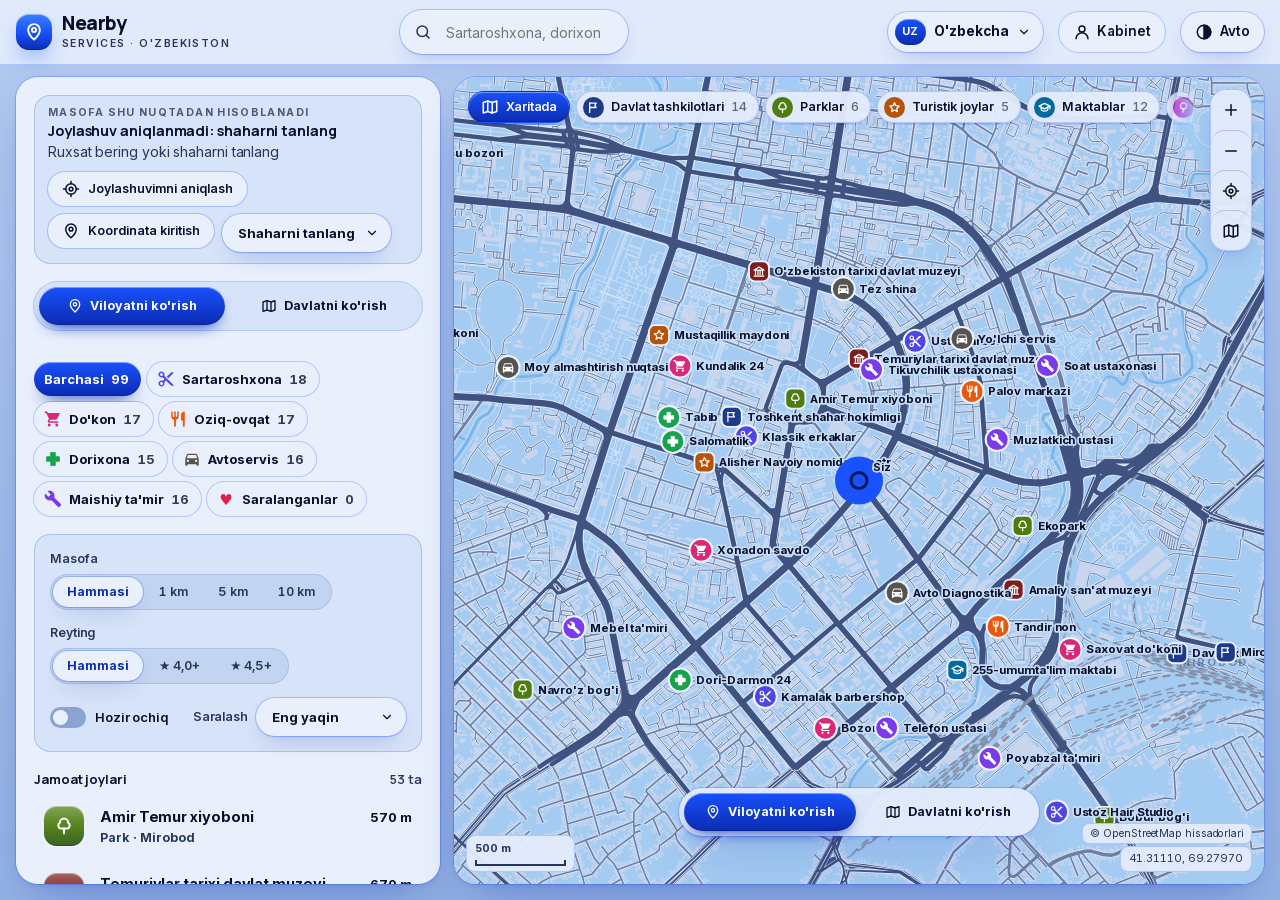
==== index.html @ 58f7de53 "Tez tanlov: rangli nuqta o'rniga toifa belgilari Co-Authored-By: Claude Sonnet 5.5 <noreply@anthropi" ====
<!doctype html>
<html lang="uz">
<head>
<meta charset="utf-8">
<meta name="viewport" content="width=device-width, initial-scale=1, viewport-fit=cover">
<title>Nearby Services</title>
<meta name="description" content="Yaqin atrofdagi xizmatlar va jamoat joylari xaritasi: Toshkent va butun O'zbekiston bo'yicha 1211 ta xizmat. Toifa, masofa va reyting bo'yicha qidiring.">
<meta name="theme-color" content="#1951fc">
<meta name="color-scheme" content="light dark">
<meta property="og:type" content="website">
<meta property="og:title" content="Nearby Services">
<meta property="og:description" content="Yaqin atrofdagi xizmatlar va jamoat joylari bitta xaritada.">
<meta name="twitter:card" content="summary">
<link rel="icon" href="favicon.svg" type="image/svg+xml">
<link rel="manifest" href="manifest.webmanifest">
<style>:root{color-scheme:light;box-sizing:border-box;padding-top:env(safe-area-inset-top,0px);padding-bottom:env(safe-area-inset-bottom,0px)}html{scroll-padding-top:env(safe-area-inset-top,0px)}body{margin:0;padding:0;font:14px -apple-system,BlinkMacSystemFont,sans-serif;background:#fff;color:#000}img{max-width:100%}[hidden]:not([hidden=until-found i]){display:none!important}</style>
<link rel="preload" href="fonts/inter-latin-3.woff2" as="font" type="font/woff2" crossorigin>
<link rel="stylesheet" href="fonts/fonts.css">
<link rel="stylesheet" href="css/style.css?v=1.0.55">
</head>
<body>
<noscript><p style="padding:24px;font:16px system-ui">Bu sayt ishlashi uchun JavaScript yoqilgan bo'lishi kerak.</p></noscript>

<svg width="0" height="0" style="position:absolute" aria-hidden="true">
  <!-- Xizmat belgilari: to'ldirilgan siluetlar (Material Icons uslubida) — kichik o'lchamda ham real narsaga o'xshab tanilsin -->
  <symbol id="ic-barber" viewBox="0 0 24 24"><path fill="currentColor" stroke="none" d="M9.64 7.64c.23-.5.36-1.05.36-1.64 0-2.21-1.79-4-4-4S2 3.79 2 6s1.79 4 4 4c.59 0 1.14-.13 1.64-.36L10 12l-2.36 2.36C7.14 14.13 6.59 14 6 14c-2.21 0-4 1.79-4 4s1.79 4 4 4 4-1.79 4-4c0-.59-.13-1.14-.36-1.64L12 14l7 7h3v-1L9.64 7.64zM6 8c-1.1 0-2-.89-2-2s.9-2 2-2 2 .89 2 2-.9 2-2 2zm0 12c-1.1 0-2-.89-2-2s.9-2 2-2 2 .89 2 2-.9 2-2 2zm6-7.5c-.28 0-.5-.22-.5-.5s.22-.5.5-.5.5.22.5.5-.22.5-.5.5zM19 3l-6 6 2 2 7-7V3z"/></symbol>
  <symbol id="ic-shop" viewBox="0 0 24 24"><path fill="currentColor" stroke="none" d="M7 18c-1.1 0-1.99.9-1.99 2S5.9 22 7 22s2-.9 2-2-.9-2-2-2zM1 2v2h2l3.6 7.59-1.35 2.45c-.16.28-.25.61-.25.96 0 1.1.9 2 2 2h12v-2H7.42c-.14 0-.25-.11-.25-.25l.03-.12.9-1.63h7.45c.75 0 1.41-.41 1.75-1.03l3.58-6.49A1 1 0 0 0 20 4H5.21l-.94-2H1zm16 16c-1.1 0-1.99.9-1.99 2s.89 2 1.99 2 2-.9 2-2-.9-2-2-2z"/></symbol>
  <symbol id="ic-food" viewBox="0 0 24 24"><path fill="currentColor" stroke="none" d="M11 9H9V2H7v7H5V2H3v7c0 2.12 1.66 3.84 3.75 3.97V22h2.5v-9.03C11.34 12.84 13 11.12 13 9V2h-2v7zm5-3v8h2.5v8H21V2c-2.76 0-5 2.24-5 4z"/></symbol>
  <symbol id="ic-pharm" viewBox="0 0 24 24"><path d="M9 3.5h6v5.5h5.5v6H15v5.5H9V15H3.5V9H9z" fill="currentColor" stroke-width="1.2" stroke-linejoin="round"/></symbol>
  <symbol id="ic-auto" viewBox="0 0 24 24"><path fill="currentColor" stroke="none" d="M18.92 6.01C18.72 5.42 18.16 5 17.5 5h-11c-.66 0-1.21.42-1.42 1.01L3 12v8c0 .55.45 1 1 1h1c.55 0 1-.45 1-1v-1h12v1c0 .55.45 1 1 1h1c.55 0 1-.45 1-1v-8l-2.08-5.99zM6.5 16c-.83 0-1.5-.67-1.5-1.5S5.67 13 6.5 13s1.5.67 1.5 1.5S7.33 16 6.5 16zm11 0c-.83 0-1.5-.67-1.5-1.5s.67-1.5 1.5-1.5 1.5.67 1.5 1.5-.67 1.5-1.5 1.5zM5 11l1.5-4.5h11L19 11H5z"/></symbol>
  <symbol id="ic-repair" viewBox="0 0 24 24"><path fill="currentColor" stroke="none" d="M22.7 19l-9.1-9.1c.9-2.3.4-5-1.5-6.9-2-2-5-2.4-7.4-1.3L9 6 6 9 1.6 4.7C.4 7.1.9 10.1 2.9 12.1c1.9 1.9 4.6 2.4 6.9 1.5l9.1 9.1c.4.4 1 .4 1.4 0l2.3-2.3c.5-.4.5-1.1.1-1.4z"/></symbol>
  <symbol id="ic-gov" viewBox="0 0 24 24"><path d="M5 21V3.5"/><path d="M5 4h12l-2.5 4L17 12H5"/></symbol>
  <symbol id="ic-museum" viewBox="0 0 24 24"><path d="M3 9.5 12 4l9 5.5z"/><path d="M5.5 10v8M10 10v8M14 10v8M18.5 10v8M3 20.5h18"/></symbol>
  <symbol id="ic-park" viewBox="0 0 24 24"><path d="M12 21v-6"/><path d="M12 3a5 5 0 0 0-5 5 4 4 0 0 0 .5 7h9a4 4 0 0 0 .5-7 5 5 0 0 0-5-5z"/></symbol>
  <symbol id="ic-tour" viewBox="0 0 24 24"><path d="m12 3.2 2.6 5.5 6 .8-4.4 4.1 1.1 5.9L12 16.6l-5.3 2.9 1.1-5.9-4.4-4.1 6-.8z"/></symbol>
  <symbol id="ic-school" viewBox="0 0 24 24"><path d="M2 9.5 12 4.5l10 5-10 5z"/><path d="M6 11.5v5c3.5 2.4 8.5 2.4 12 0v-5M22 9.5v5"/></symbol>
  <symbol id="ic-kinder" viewBox="0 0 24 24"><circle cx="12" cy="9" r="5.5"/><path d="M12 14.5 11 16.5h2l-1-2M12 16.5c0 2-1.8 2.7-1 4.5"/></symbol>
  <symbol id="ic-airport" viewBox="0 0 24 24"><path d="M21 15.5v-2l-8-5V4a1.5 1.5 0 0 0-3 0v4.5l-8 5v2l8-2.5v4.5l-2 1.5v1.5l3.5-1 3.5 1V19l-2-1.5V13z" transform="translate(.5 0)"/></symbol>
  <symbol id="ic-search" viewBox="0 0 24 24"><circle cx="11" cy="11" r="7"/><path d="m20 20-3.5-3.5"/></symbol>
  <symbol id="ic-pin" viewBox="0 0 24 24"><path d="M12 21s-7-6.1-7-11.5a7 7 0 0 1 14 0C19 14.9 12 21 12 21z"/><circle cx="12" cy="9.5" r="2.5"/></symbol>
  <symbol id="ic-locate" viewBox="0 0 24 24"><circle cx="12" cy="12" r="7"/><circle cx="12" cy="12" r="2.5"/><path d="M12 2v3M12 19v3M2 12h3M19 12h3"/></symbol>
  <symbol id="ic-plus" viewBox="0 0 24 24"><path d="M12 5v14M5 12h14"/></symbol>
  <symbol id="ic-minus" viewBox="0 0 24 24"><path d="M5 12h14"/></symbol>
  <symbol id="ic-back" viewBox="0 0 24 24"><path d="M15 18l-6-6 6-6"/></symbol>
  <symbol id="ic-phone" viewBox="0 0 24 24"><path d="M5 4h4l2 5-2.5 1.5a11 11 0 0 0 5 5L15 13l5 2v4a2 2 0 0 1-2 2A16 16 0 0 1 3 6a2 2 0 0 1 2-2"/></symbol>
  <symbol id="ic-copy" viewBox="0 0 24 24"><rect x="9" y="9" width="12" height="12" rx="2"/><path d="M5 15H4a1 1 0 0 1-1-1V4a1 1 0 0 1 1-1h10a1 1 0 0 1 1 1v1"/></symbol>
  <symbol id="ic-clock" viewBox="0 0 24 24"><circle cx="12" cy="12" r="9"/><path d="M12 7v5l3 2"/></symbol>
  <symbol id="ic-route" viewBox="0 0 24 24"><circle cx="6" cy="18" r="2.5"/><circle cx="18" cy="6" r="2.5"/><path d="M8.5 18H15a3 3 0 0 0 0-6H9a3 3 0 0 1 0-6h6.5"/></symbol>
  <symbol id="ic-star" viewBox="0 0 24 24"><path d="m12 3.2 2.6 5.5 6 .8-4.4 4.1 1.1 5.9L12 16.6l-5.3 2.9 1.1-5.9-4.4-4.1 6-.8z"/></symbol>
  <symbol id="ic-close" viewBox="0 0 24 24"><path d="M6 6l12 12M18 6 6 18"/></symbol>
  <symbol id="ic-map" viewBox="0 0 24 24"><path d="M9 4 3 6v14l6-2 6 2 6-2V4l-6 2z"/><path d="M9 4v14M15 6v14"/></symbol>
  <symbol id="ic-sun" viewBox="0 0 24 24"><circle cx="12" cy="12" r="4"/><path d="M12 2v2M12 20v2M4.9 4.9l1.4 1.4M17.7 17.7l1.4 1.4M2 12h2M20 12h2M4.9 19.1l1.4-1.4M17.7 6.3l1.4-1.4"/></symbol>
  <symbol id="ic-moon" viewBox="0 0 24 24"><path d="M20.5 14.5A8.5 8.5 0 1 1 9.5 3.5a7 7 0 0 0 11 11z"/></symbol>
  <symbol id="ic-theme-auto" viewBox="0 0 24 24"><circle cx="12" cy="12" r="9"/><path d="M12 3a9 9 0 0 1 0 18z" fill="currentColor"/></symbol>
  <symbol id="ic-building" viewBox="0 0 24 24"><rect x="5" y="3" width="14" height="18" rx="1"/><path d="M9 7h2M13 7h2M9 11h2M13 11h2M10 21v-4h4v4"/></symbol>
</svg>

<header class="top">
  <div class="brand">
    <span class="mk"><svg class="i"><use href="#ic-pin"/></svg></span>
    <span><b>Nearby</b><small>Services · O&#39;zbekiston</small></span>
  </div>
  <div class="search">
    <svg class="i"><use href="#ic-search"/></svg>
    <input id="q" type="search" autocomplete="off" placeholder="Sartaroshxona, dorixona, muzey yoki tuman nomi…" aria-label="Xizmat qidirish">
  </div>
  <span class="spacer"></span>
  <div class="lang" id="langBox">
    <button type="button" class="langbtn" id="langBtn" aria-haspopup="listbox" aria-expanded="false" aria-label="Til / Language"><span class="lc" id="langCode">UZ</span><span class="lname" id="langName">O'zbekcha</span><svg class="i" viewBox="0 0 24 24"><path d="M6 9l6 6 6-6"/></svg></button>
    <ul class="langmenu" id="langMenu" role="listbox" aria-label="Til / Language" hidden></ul>
    <select id="langSel" class="langsel" tabindex="-1" aria-hidden="true" aria-label="Til / Language"><option value="uz">O'zbekcha</option><option value="en">English</option><option value="ru">Русский</option><option value="fr">Français</option><option value="de">Deutsch</option></select>
  </div>
  <button class="btn" id="themeBtn" type="button" aria-label="Ko'rinish rejimi"></button>
</header>

<main class="app">
  <aside class="panel" id="panel">
    <section class="view" id="viewList">
      <div id="originBar"></div>
      <div class="scope sw" id="panelScope" data-pos="0" role="group" aria-label="Ko'rinish hududi">
      <i class="sthumb" aria-hidden="true"></i>
      <button type="button" data-act="scope-local" aria-pressed="true"><svg class="i"><use href="#ic-pin"/></svg><span class="sl"><b>Viloyatni ko'rish</b></span></button>
      <button type="button" data-act="scope-country" aria-pressed="false"><svg class="i"><use href="#ic-map"/></svg><span class="sl"><b>Davlatni ko'rish</b></span></button></div>
      <div id="regionBar"></div>
      <div class="cats" id="cats" aria-label="Xizmat turlari"></div>
      <div class="filters">
        <div class="fstack"><span class="flabel">Masofa</span>
          <div class="seg" id="segRadius">
            <button data-v="0" aria-pressed="true">Hammasi</button><button data-v="1" aria-pressed="false">1 km</button><button data-v="5" aria-pressed="false">5 km</button><button data-v="10" aria-pressed="false">10 km</button>
          </div></div>
        <div class="fstack"><span class="flabel">Reyting</span>
          <div class="seg" id="segRating">
            <button data-v="0" aria-pressed="true">Hammasi</button><button data-v="4" aria-pressed="false">★ 4,0+</button><button data-v="4.5" aria-pressed="false">★ 4,5+</button>
          </div></div>
        <div class="frow">
          <label class="switch"><input type="checkbox" id="openNow"> Hozir ochiq</label>
          <label class="selwrap" for="sort">Saralash
            <select id="sort" class="csel"><option value="dist">Eng yaqin</option><option value="rating">Reytingi yuqori</option><option value="reviews">Ko'p sharhlangan</option></select>
          </label>
        </div>
      </div>
      <div id="placeHits"></div>
      <div class="rhead" aria-live="polite"><b id="rcount">—</b><span id="rsub"></span></div>
      <ul class="results" id="results"></ul>
      <p class="note">Bu interaktiv prototip: xizmatlar, telefon raqamlar va sharhlar namunaviy. Xarita ma'lumoti OpenStreetMap'dan: shahar ko'chalari haqiqiy, ko'p joylarda binolar ko'chalar bo'ylab o'zimiz joylashtirilgan. Xaritaning istalgan joyini bosing — o'sha nuqta haqida ma'lumot chiqadi.</p>
    </section>
    <section class="view" id="viewDetail" hidden></section>
  </aside>

  <section class="mapwrap" id="mapwrap">
    <svg id="mapBase" aria-hidden="true">
      <defs id="mapDefs"></defs>
      <g id="gBase"></g>
      <g id="gRoadLabels" class="roadlbls"></g>
    </svg>
    <canvas id="mapReal" aria-hidden="true"></canvas>
    <svg id="map" role="img" aria-label="O'zbekiston xaritasi: Toshkent markazi OpenStreetMap ma'lumotlari bilan, xizmatlar va jamoat joylari">
      <g id="gDistricts"></g>
      <g id="gRadius"></g>
      <g id="gRoute"></g>
      <g id="gPlaces"></g>
      <g id="gServices"></g>
      <g id="gCountry"></g>
      <g id="gUser"></g>
      <g id="gMark"></g>
    </svg>
    <div class="layers" id="layers" aria-label="Xarita qatlamlari"></div>
    <div class="zoom">
      <button data-act="zoom-in" aria-label="Yaqinlashtirish"><svg class="i"><use href="#ic-plus"/></svg></button>
      <button data-act="zoom-out" aria-label="Uzoqlashtirish"><svg class="i"><use href="#ic-minus"/></svg></button>
      <button data-act="locate" aria-label="Mening joylashuvim"><svg class="i"><use href="#ic-locate"/></svg></button>
      <button data-act="country" aria-label="Butun O'zbekiston" title="Butun O'zbekiston"><svg class="i"><use href="#ic-map"/></svg></button>
    </div>
    <div class="regpick" id="regPick" hidden></div>
    <div class="scope sw mapscope" id="mapScope" data-pos="0" role="group" aria-label="Ko'rinish hududi">
      <i class="sthumb" aria-hidden="true"></i>
      <button type="button" data-act="scope-local" aria-pressed="true"><svg class="i"><use href="#ic-pin"/></svg><span class="sl"><b>Viloyatni ko'rish</b></span></button>
      <button type="button" data-act="scope-country" aria-pressed="false"><svg class="i"><use href="#ic-map"/></svg><span class="sl"><b>Davlatni ko'rish</b></span></button></div>
    <div class="scalebar" id="scalebar"><span id="scaleTxt">1 km</span><i id="scaleBar" style="width:80px"></i></div>
    <div class="osmattr" id="osmattr" hidden>© OpenStreetMap hissadorlari</div>
    <div class="coordtip" id="coordtip">41.31110, 69.27970</div>
  </section>
</main>

<div class="toast" id="toast" role="status" aria-live="polite" hidden></div>

<script src="js/guard.js?v=1.0.55"></script>
<script src="js/data/osm.js?v=1.0.1"></script>
<script src="js/data/i18n.js?v=1.0.1"></script>
<script src="js/data/bounds.js?v=1.0.1"></script>
<script src="js/app.js?v=1.0.55"></script>
<script src="js/lightbox.js?v=1.0.55"></script>
<script src="js/photos-loader.js?v=1.0.6"></script>
<script src="js/pwa.js?v=1.0.55"></script>
</body></html>
---- fonts/fonts.css ----
/* Shriftlar (Inter, Manrope), SIL Open Font License. O'z serveringizdan beriladi. */
/* cyrillic-ext */
@font-face {
  font-family: 'Inter';
  font-style: normal;
  font-weight: 400;
  font-display: swap;
  src: url(inter-cyrillic-ext-0.woff2) format('woff2');
  unicode-range: U+0460-052F, U+1C80-1C8A, U+20B4, U+2DE0-2DFF, U+A640-A69F, U+FE2E-FE2F;
}
/* cyrillic */
@font-face {
  font-family: 'Inter';
  font-style: normal;
  font-weight: 400;
  font-display: swap;
  src: url(inter-cyrillic-1.woff2) format('woff2');
  unicode-range: U+0301, U+0400-045F, U+0490-0491, U+04B0-04B1, U+2116;
}
/* latin-ext */
@font-face {
  font-family: 'Inter';
  font-style: normal;
  font-weight: 400;
  font-display: swap;
  src: url(inter-latin-ext-2.woff2) format('woff2');
  unicode-range: U+0100-02BA, U+02BD-02C5, U+02C7-02CC, U+02CE-02D7, U+02DD-02FF, U+0304, U+0308, U+0329, U+1D00-1DBF, U+1E00-1E9F, U+1EF2-1EFF, U+2020, U+20A0-20AB, U+20AD-20C4, U+2113, U+2C60-2C7F, U+A720-A7FF;
}
/* latin */
@font-face {
  font-family: 'Inter';
  font-style: normal;
  font-weight: 400;
  font-display: swap;
  src: url(inter-latin-3.woff2) format('woff2');
  unicode-range: U+0000-00FF, U+0131, U+0152-0153, U+02BB-02BC, U+02C6, U+02DA, U+02DC, U+0304, U+0308, U+0329, U+2000-206F, U+20AC, U+2122, U+2191, U+2193, U+2212, U+2215, U+FEFF, U+FFFD;
}
/* cyrillic-ext */
@font-face {
  font-family: 'Inter';
  font-style: normal;
  font-weight: 500;
  font-display: swap;
  src: url(inter-cyrillic-ext-0.woff2) format('woff2');
  unicode-range: U+0460-052F, U+1C80-1C8A, U+20B4, U+2DE0-2DFF, U+A640-A69F, U+FE2E-FE2F;
}
/* cyrillic */
@font-face {
  font-family: 'Inter';
  font-style: normal;
  font-weight: 500;
  font-display: swap;
  src: url(inter-cyrillic-1.woff2) format('woff2');
  unicode-range: U+0301, U+0400-045F, U+0490-0491, U+04B0-04B1, U+2116;
}
/* latin-ext */
@font-face {
  font-family: 'Inter';
  font-style: normal;
  font-weight: 500;
  font-display: swap;
  src: url(inter-latin-ext-2.woff2) format('woff2');
  unicode-range: U+0100-02BA, U+02BD-02C5, U+02C7-02CC, U+02CE-02D7, U+02DD-02FF, U+0304, U+0308, U+0329, U+1D00-1DBF, U+1E00-1E9F, U+1EF2-1EFF, U+2020, U+20A0-20AB, U+20AD-20C4, U+2113, U+2C60-2C7F, U+A720-A7FF;
}
/* latin */
@font-face {
  font-family: 'Inter';
  font-style: normal;
  font-weight: 500;
  font-display: swap;
  src: url(inter-latin-3.woff2) format('woff2');
  unicode-range: U+0000-00FF, U+0131, U+0152-0153, U+02BB-02BC, U+02C6, U+02DA, U+02DC, U+0304, U+0308, U+0329, U+2000-206F, U+20AC, U+2122, U+2191, U+2193, U+2212, U+2215, U+FEFF, U+FFFD;
}
/* cyrillic-ext */
@font-face {
  font-family: 'Inter';
  font-style: normal;
  font-weight: 600;
  font-display: swap;
  src: url(inter-cyrillic-ext-0.woff2) format('woff2');
  unicode-range: U+0460-052F, U+1C80-1C8A, U+20B4, U+2DE0-2DFF, U+A640-A69F, U+FE2E-FE2F;
}
/* cyrillic */
@font-face {
  font-family: 'Inter';
  font-style: normal;
  font-weight: 600;
  font-display: swap;
  src: url(inter-cyrillic-1.woff2) format('woff2');
  unicode-range: U+0301, U+0400-045F, U+0490-0491, U+04B0-04B1, U+2116;
}
/* latin-ext */
@font-face {
  font-family: 'Inter';
  font-style: normal;
  font-weight: 600;
  font-display: swap;
  src: url(inter-latin-ext-2.woff2) format('woff2');
  unicode-range: U+0100-02BA, U+02BD-02C5, U+02C7-02CC, U+02CE-02D7, U+02DD-02FF, U+0304, U+0308, U+0329, U+1D00-1DBF, U+1E00-1E9F, U+1EF2-1EFF, U+2020, U+20A0-20AB, U+20AD-20C4, U+2113, U+2C60-2C7F, U+A720-A7FF;
}
/* latin */
@font-face {
  font-family: 'Inter';
  font-style: normal;
  font-weight: 600;
  font-display: swap;
  src: url(inter-latin-3.woff2) format('woff2');
  unicode-range: U+0000-00FF, U+0131, U+0152-0153, U+02BB-02BC, U+02C6, U+02DA, U+02DC, U+0304, U+0308, U+0329, U+2000-206F, U+20AC, U+2122, U+2191, U+2193, U+2212, U+2215, U+FEFF, U+FFFD;
}
/* cyrillic-ext */
@font-face {
  font-family: 'Inter';
  font-style: normal;
  font-weight: 700;
  font-display: swap;
  src: url(inter-cyrillic-ext-0.woff2) format('woff2');
  unicode-range: U+0460-052F, U+1C80-1C8A, U+20B4, U+2DE0-2DFF, U+A640-A69F, U+FE2E-FE2F;
}
/* cyrillic */
@font-face {
  font-family: 'Inter';
  font-style: normal;
  font-weight: 700;
  font-display: swap;
  src: url(inter-cyrillic-1.woff2) format('woff2');
  unicode-range: U+0301, U+0400-045F, U+0490-0491, U+04B0-04B1, U+2116;
}
/* latin-ext */
@font-face {
  font-family: 'Inter';
  font-style: normal;
  font-weight: 700;
  font-display: swap;
  src: url(inter-latin-ext-2.woff2) format('woff2');
  unicode-range: U+0100-02BA, U+02BD-02C5, U+02C7-02CC, U+02CE-02D7, U+02DD-02FF, U+0304, U+0308, U+0329, U+1D00-1DBF, U+1E00-1E9F, U+1EF2-1EFF, U+2020, U+20A0-20AB, U+20AD-20C4, U+2113, U+2C60-2C7F, U+A720-A7FF;
}
/* latin */
@font-face {
  font-family: 'Inter';
  font-style: normal;
  font-weight: 700;
  font-display: swap;
  src: url(inter-latin-3.woff2) format('woff2');
  unicode-range: U+0000-00FF, U+0131, U+0152-0153, U+02BB-02BC, U+02C6, U+02DA, U+02DC, U+0304, U+0308, U+0329, U+2000-206F, U+20AC, U+2122, U+2191, U+2193, U+2212, U+2215, U+FEFF, U+FFFD;
}
/* cyrillic-ext */
@font-face {
  font-family: 'Manrope';
  font-style: normal;
  font-weight: 600;
  font-display: swap;
  src: url(manrope-cyrillic-ext-4.woff2) format('woff2');
  unicode-range: U+0460-052F, U+1C80-1C8A, U+20B4, U+2DE0-2DFF, U+A640-A69F, U+FE2E-FE2F;
}
/* cyrillic */
@font-face {
  font-family: 'Manrope';
  font-style: normal;
  font-weight: 600;
  font-display: swap;
  src: url(manrope-cyrillic-5.woff2) format('woff2');
  unicode-range: U+0301, U+0400-045F, U+0490-0491, U+04B0-04B1, U+2116;
}
/* latin-ext */
@font-face {
  font-family: 'Manrope';
  font-style: normal;
  font-weight: 600;
  font-display: swap;
  src: url(manrope-latin-ext-6.woff2) format('woff2');
  unicode-range: U+0100-02BA, U+02BD-02C5, U+02C7-02CC, U+02CE-02D7, U+02DD-02FF, U+0304, U+0308, U+0329, U+1D00-1DBF, U+1E00-1E9F, U+1EF2-1EFF, U+2020, U+20A0-20AB, U+20AD-20C4, U+2113, U+2C60-2C7F, U+A720-A7FF;
}
/* latin */
@font-face {
  font-family: 'Manrope';
  font-style: normal;
  font-weight: 600;
  font-display: swap;
  src: url(manrope-latin-7.woff2) format('woff2');
  unicode-range: U+0000-00FF, U+0131, U+0152-0153, U+02BB-02BC, U+02C6, U+02DA, U+02DC, U+0304, U+0308, U+0329, U+2000-206F, U+20AC, U+2122, U+2191, U+2193, U+2212, U+2215, U+FEFF, U+FFFD;
}
/* cyrillic-ext */
@font-face {
  font-family: 'Manrope';
  font-style: normal;
  font-weight: 700;
  font-display: swap;
  src: url(manrope-cyrillic-ext-4.woff2) format('woff2');
  unicode-range: U+0460-052F, U+1C80-1C8A, U+20B4, U+2DE0-2DFF, U+A640-A69F, U+FE2E-FE2F;
}
/* cyrillic */
@font-face {
  font-family: 'Manrope';
  font-style: normal;
  font-weight: 700;
  font-display: swap;
  src: url(manrope-cyrillic-5.woff2) format('woff2');
  unicode-range: U+0301, U+0400-045F, U+0490-0491, U+04B0-04B1, U+2116;
}
/* latin-ext */
@font-face {
  font-family: 'Manrope';
  font-style: normal;
  font-weight: 700;
  font-display: swap;
  src: url(manrope-latin-ext-6.woff2) format('woff2');
  unicode-range: U+0100-02BA, U+02BD-02C5, U+02C7-02CC, U+02CE-02D7, U+02DD-02FF, U+0304, U+0308, U+0329, U+1D00-1DBF, U+1E00-1E9F, U+1EF2-1EFF, U+2020, U+20A0-20AB, U+20AD-20C4, U+2113, U+2C60-2C7F, U+A720-A7FF;
}
/* latin */
@font-face {
  font-family: 'Manrope';
  font-style: normal;
  font-weight: 700;
  font-display: swap;
  src: url(manrope-latin-7.woff2) format('woff2');
  unicode-range: U+0000-00FF, U+0131, U+0152-0153, U+02BB-02BC, U+02C6, U+02DA, U+02DC, U+0304, U+0308, U+0329, U+2000-206F, U+20AC, U+2122, U+2191, U+2193, U+2212, U+2215, U+FEFF, U+FFFD;
}
/* cyrillic-ext */
@font-face {
  font-family: 'Manrope';
  font-style: normal;
  font-weight: 800;
  font-display: swap;
  src: url(manrope-cyrillic-ext-4.woff2) format('woff2');
  unicode-range: U+0460-052F, U+1C80-1C8A, U+20B4, U+2DE0-2DFF, U+A640-A69F, U+FE2E-FE2F;
}
/* cyrillic */
@font-face {
  font-family: 'Manrope';
  font-style: normal;
  font-weight: 800;
  font-display: swap;
  src: url(manrope-cyrillic-5.woff2) format('woff2');
  unicode-range: U+0301, U+0400-045F, U+0490-0491, U+04B0-04B1, U+2116;
}
/* latin-ext */
@font-face {
  font-family: 'Manrope';
  font-style: normal;
  font-weight: 800;
  font-display: swap;
  src: url(manrope-latin-ext-6.woff2) format('woff2');
  unicode-range: U+0100-02BA, U+02BD-02C5, U+02C7-02CC, U+02CE-02D7, U+02DD-02FF, U+0304, U+0308, U+0329, U+1D00-1DBF, U+1E00-1E9F, U+1EF2-1EFF, U+2020, U+20A0-20AB, U+20AD-20C4, U+2113, U+2C60-2C7F, U+A720-A7FF;
}
/* latin */
@font-face {
  font-family: 'Manrope';
  font-style: normal;
  font-weight: 800;
  font-display: swap;
  src: url(manrope-latin-7.woff2) format('woff2');
  unicode-range: U+0000-00FF, U+0131, U+0152-0153, U+02BB-02BC, U+02C6, U+02DA, U+02DC, U+0304, U+0308, U+0329, U+2000-206F, U+20AC, U+2122, U+2191, U+2193, U+2212, U+2215, U+FEFF, U+FFFD;
}
---- css/style.css ----
/* Layout: ilova qobig'i — yuqorida qidiruv paneli, chapda filtr/natija/tafsilot paneli, o'ngda sxematik Toshkent xaritasi (telefonda xarita tepada, panel pastda) */
:root{
  --bg:#f4f4f4; --surface:#ffffff; --surface-2:#f6f7f9; --text:#0a1020; --muted:#4a5568; --faint:#7a8599;
  --border:#e5e5e5; --border-strong:#c9ccd3;
  --navy:#14213d; --accent:#1d6ef2; --accent-strong:#1556c4; --on-accent:#ffffff;
  --primary:#14213d; --primary-ink:#ffffff; --accent-soft:rgba(29,110,242,.12);
  --success:#166534; --success-soft:#dcf5e5; --danger:#be123c; --danger-soft:#ffe8ee; --warning:#92400e;
  --map-land:#eceef2; --map-minor:#ffffff; --map-water:#b4cde6; --map-road:#ffffff; --map-road-major:#cddffb;
  --map-road-edge:#d3d8e1; --map-park:#cfe4cb; --map-label:#6f7b90; --map-air:#dfe3ea; --pin-ring:#ffffff;
  --map-out:#d9dee7; --map-border:#7d889e; --region-op:.2;
  --map-bldg:#d7dbe3; --map-bldg-edge:#c2c8d3; --map-pitch:#bfe0c4;
  --scrim:rgba(10,16,32,.48);
  --shadow-sm:0 1px 2px rgba(15,27,45,.06);
  --shadow:0 1px 2px rgba(15,27,45,.05),0 6px 20px -6px rgba(15,27,45,.12);
  --shadow-lg:0 2px 4px rgba(15,27,45,.04),0 22px 48px -12px rgba(15,27,45,.28);
  --font:"Inter",system-ui,-apple-system,"Segoe UI",Roboto,sans-serif;
  --font-display:"Manrope","Inter",system-ui,sans-serif;
}
@media (prefers-color-scheme: dark){:root:not([data-theme="light"]){
  --bg:#03070f; --surface:#0b1426; --surface-2:#0f1b33; --text:#ffffff; --muted:#a9b2c3; --faint:#7d89a3;
  --border:#1d2d52; --border-strong:#2c4070;
  --primary:#2f6fe8; --primary-ink:#ffffff; --accent:#3a78ef; --accent-strong:#8ab4ff; --on-accent:#ffffff; --accent-soft:rgba(79,140,255,.18);
  --success:#4ade80; --success-soft:rgba(74,222,128,.14); --danger:#fb7185; --danger-soft:rgba(251,113,133,.14); --warning:#fbbf24;
  --map-land:#0c1730; --map-minor:#13224a; --map-water:#1c4270; --map-road:#2a3d68; --map-road-major:#22427a;
  --map-road-edge:#081022; --map-park:#123321; --map-label:#7584a2; --map-air:#16244a; --pin-ring:#e8ecf4;
  --map-out:#050b18; --map-border:#4f6390; --region-op:.26;
  --map-bldg:#26396e; --map-bldg-edge:#3a4f88; --map-pitch:#17402a;
  --scrim:rgba(0,0,0,.6);
  --shadow:0 1px 2px rgba(0,0,0,.3),0 8px 24px -8px rgba(0,0,0,.5);
  --shadow-lg:0 18px 40px -12px rgba(0,0,0,.7);
  color-scheme:dark;
}}
:root[data-theme="dark"]{
  --bg:#03070f; --surface:#0b1426; --surface-2:#0f1b33; --text:#ffffff; --muted:#a9b2c3; --faint:#7d89a3;
  --border:#1d2d52; --border-strong:#2c4070;
  --primary:#2f6fe8; --primary-ink:#ffffff; --accent:#3a78ef; --accent-strong:#8ab4ff; --on-accent:#ffffff; --accent-soft:rgba(79,140,255,.18);
  --success:#4ade80; --success-soft:rgba(74,222,128,.14); --danger:#fb7185; --danger-soft:rgba(251,113,133,.14); --warning:#fbbf24;
  --map-land:#0c1730; --map-minor:#13224a; --map-water:#1c4270; --map-road:#2a3d68; --map-road-major:#22427a;
  --map-road-edge:#081022; --map-park:#123321; --map-label:#7584a2; --map-air:#16244a; --pin-ring:#e8ecf4;
  --map-out:#050b18; --map-border:#4f6390; --region-op:.26;
  --map-bldg:#26396e; --map-bldg-edge:#3a4f88; --map-pitch:#17402a;
  --scrim:rgba(0,0,0,.6);
  --shadow:0 1px 2px rgba(0,0,0,.3),0 8px 24px -8px rgba(0,0,0,.5);
  --shadow-lg:0 18px 40px -12px rgba(0,0,0,.7);
  color-scheme:dark;
}

*{box-sizing:border-box}
[hidden]{display:none !important}
html,body{height:100%}
body{background:var(--bg);color:var(--text);font:14px/1.45 var(--font);display:flex;flex-direction:column;-webkit-font-smoothing:antialiased}
button,input,select,textarea{font:inherit;color:inherit}
:focus-visible{outline:2px solid var(--accent);outline-offset:2px}
h1,h2,h3{font-family:var(--font-display);text-wrap:balance;margin:0;letter-spacing:-.01em}
.muted{color:var(--muted);font-weight:400}
svg.i{width:18px;height:18px;flex:none;fill:none;stroke:currentColor;stroke-width:2;stroke-linecap:round;stroke-linejoin:round}

/* header */
.top{display:flex;align-items:center;gap:16px;padding-block:12px;padding-left:max(16px,env(safe-area-inset-left,0px));padding-right:max(16px,env(safe-area-inset-right,0px));background:var(--surface);border-bottom:1px solid var(--border);position:relative;z-index:3}
.brand{display:flex;align-items:center;gap:10px;white-space:nowrap;width:368px;flex:none}
.brand .mk{width:36px;height:36px;border-radius:11px;background:var(--accent);color:var(--on-accent);display:grid;place-items:center}
.brand .mk svg.i{width:20px;height:20px;stroke-width:2.4}
.brand b{font:800 19px/1 var(--font-display);letter-spacing:-.02em}
.brand small{display:block;font:600 10.5px/1 var(--font);letter-spacing:.14em;text-transform:uppercase;color:var(--muted);margin-top:4px}
.search{flex:1;max-width:620px;position:relative;min-width:0}
.search input{width:100%;height:44px;border-radius:12px;border:1px solid var(--border-strong);background:var(--surface-2);padding:0 14px 0 42px;outline:none}
.search input:focus{border-color:var(--accent);box-shadow:0 0 0 3px var(--accent-soft)}
.search svg.i{position:absolute;left:14px;top:50%;transform:translateY(-50%);color:var(--muted)}
.spacer{flex:1}
#themeBtn{gap:7px}
.langsel{height:40px;border-radius:11px;border:1px solid var(--border-strong);background:var(--surface);padding:0 8px;font-weight:600;font-size:13.5px;color:var(--text);cursor:pointer}
@media (max-width:520px){#themeBtn .tlabel{display:none}}

.btn{display:inline-flex;align-items:center;justify-content:center;gap:8px;height:40px;padding:0 14px;border-radius:11px;border:1px solid var(--border-strong);background:var(--surface);font-weight:600;font-size:13.5px;cursor:pointer;white-space:nowrap;text-decoration:none;transition:background .15s,border-color .15s}
.btn:hover{background:var(--surface-2)}
.btn-accent{background:var(--accent);border-color:var(--accent);color:var(--on-accent);font-weight:700}
.btn-accent:hover{background:var(--accent-strong);border-color:var(--accent-strong)}
.btn-primary{background:var(--primary);border-color:var(--primary);color:var(--primary-ink)}
.btn-primary:hover{background:var(--primary);opacity:.9}
.btn.sm{height:32px;padding:0 10px;font-size:12.5px;border-radius:9px}

/* app grid */
.app{flex:1;min-height:0;display:grid;grid-template-columns:400px minmax(0,1fr)}
.panel{overflow-y:auto;background:var(--surface);border-right:1px solid var(--border);padding-block:16px 24px;padding-left:max(16px,env(safe-area-inset-left,0px));padding-right:16px;min-width:0}
.view{display:flex;flex-direction:column;gap:16px}

/* category chips */
.eyebrow{font:700 10.5px/1.2 var(--font);letter-spacing:.13em;text-transform:uppercase;color:var(--faint);display:flex;gap:8px;align-items:center}
.cats{display:flex;flex-wrap:wrap;gap:6px}
.chip{height:34px;padding:0 12px 0 10px;border-radius:999px;border:1px solid var(--border-strong);background:var(--surface);font-weight:600;font-size:13px;display:inline-flex;align-items:center;gap:7px;cursor:pointer}
.chip:hover{border-color:var(--faint)}
.chip .dot{width:9px;height:9px;border-radius:50%}
.chip .n{font-variant-numeric:tabular-nums;opacity:.65;font-weight:500}
.chip[aria-pressed="true"]{background:var(--primary);color:var(--primary-ink);border-color:var(--primary)}

/* filters */
.filters{display:grid;gap:12px;padding:14px;border:1px solid var(--border);border-radius:14px;background:var(--surface-2)}
.frow{display:flex;align-items:center;justify-content:space-between;gap:10px;flex-wrap:wrap}
.fstack{display:flex;flex-direction:column;align-items:flex-start;gap:6px}
.flabel{font-size:12.5px;color:var(--muted);font-weight:600;min-width:62px}
.seg{display:inline-flex;background:var(--bg);border:1px solid var(--border);border-radius:10px;padding:3px;gap:2px;flex-wrap:wrap}
.seg button{border:0;background:transparent;height:30px;padding:0 11px;border-radius:7px;font-weight:600;font-size:12.5px;color:var(--muted);cursor:pointer;font-variant-numeric:tabular-nums}
.seg button[aria-pressed="true"]{background:var(--surface);color:var(--text);box-shadow:var(--shadow-sm),0 0 0 1px var(--border)}
.switch{display:inline-flex;align-items:center;gap:9px;font-weight:600;font-size:13px;cursor:pointer}
.switch input{appearance:none;width:36px;height:21px;border-radius:999px;background:var(--border-strong);position:relative;cursor:pointer;margin:0;transition:background .15s}
.switch input::after{content:"";position:absolute;top:3px;left:3px;width:15px;height:15px;border-radius:50%;background:var(--surface);transition:transform .15s}
.switch input:checked{background:var(--success)}
.switch input:checked::after{transform:translateX(15px)}
.selwrap{display:inline-flex;align-items:center;gap:8px;font-size:12.5px;color:var(--muted);font-weight:600}
select{height:32px;border-radius:9px;border:1px solid var(--border-strong);background:var(--surface);padding:0 8px;font-size:13px;font-weight:600}

/* results */
.rhead{display:flex;align-items:baseline;justify-content:space-between;gap:8px;flex-wrap:wrap}
.rhead b{font:700 16px var(--font-display)}
.rhead span{font-size:12.5px;color:var(--muted)}
.results{list-style:none;margin:0;padding:0;display:flex;flex-direction:column}
.results li+li{border-top:1px solid var(--border)}
.card{display:grid;grid-template-columns:40px minmax(0,1fr) auto;gap:12px;align-items:start;width:100%;text-align:left;padding:12px 8px;border-radius:12px;border:0;background:transparent;cursor:pointer}
.card:hover,.card.hl{background:var(--surface-2)}
.cicon{width:40px;height:40px;border-radius:50%;display:grid;place-items:center;color:#fff}
.cicon.sq{border-radius:11px}
.cbody{display:flex;flex-direction:column;gap:2px;min-width:0}
.cname{font-weight:650;font-size:14.5px;overflow-wrap:anywhere}
.cmeta{color:var(--muted);font-size:12.5px}
.cline{display:flex;gap:8px;align-items:center;flex-wrap:wrap;margin-top:3px;font-size:12.5px}
.dist{font-variant-numeric:tabular-nums;font-weight:700;font-size:12.5px;padding-top:2px;white-space:nowrap}
.rt{display:inline-flex;gap:4px;align-items:center;font-weight:650;font-variant-numeric:tabular-nums}
.star{color:var(--accent-strong)}
.pill{font-size:11.5px;padding:2px 8px;border-radius:999px;font-weight:650;white-space:nowrap}
.pill.open{background:var(--success-soft);color:var(--success)}
.pill.closed{background:var(--danger-soft);color:var(--danger)}
.pill.new{background:var(--accent-soft);color:var(--accent-strong)}
.empty{padding:22px 16px;text-align:center;border:1px dashed var(--border-strong);border-radius:14px;color:var(--muted);display:grid;gap:12px;justify-items:center}
.subhead{font:700 13px var(--font-display);margin-bottom:-6px;display:flex;justify-content:space-between}
.note{font-size:12px;color:var(--faint);line-height:1.5;border-top:1px solid var(--border);padding-top:14px;margin:0}

/* detail */
.back{align-self:flex-start;display:inline-flex;gap:6px;align-items:center;border:0;background:transparent;color:var(--muted);font-weight:600;font-size:13px;cursor:pointer;padding:4px 6px 4px 0}
.back:hover{color:var(--text)}
.dhead{display:grid;grid-template-columns:52px minmax(0,1fr);gap:14px;align-items:start}
.dicon{width:52px;height:52px;border-radius:50%;display:grid;place-items:center;color:#fff}
.dicon.sq{border-radius:14px}
.dicon svg.i{width:24px;height:24px}
.dtitle{display:flex;flex-direction:column;gap:5px;min-width:0}
.dtitle h2{font-size:22px;line-height:1.2;overflow-wrap:anywhere}
.actions{display:flex;gap:8px;flex-wrap:wrap}
.info{display:grid;margin:0;border-top:1px solid var(--border)}
.info>div{display:grid;grid-template-columns:116px minmax(0,1fr);gap:12px;padding:10px 0;border-bottom:1px solid var(--border);align-items:start}
.info dt{display:flex;gap:8px;align-items:center;color:var(--muted);font-size:12.5px;font-weight:600}
.info dt svg.i{width:16px;height:16px}
.info dd{margin:0;min-width:0;overflow-wrap:anywhere;display:flex;gap:8px;align-items:center;flex-wrap:wrap}
.mono{font-variant-numeric:tabular-nums;user-select:all;font-weight:600}
.desc{margin:0;color:var(--muted);max-width:62ch}
.sec{display:grid;gap:12px}
.sec h3{font-size:15px;display:flex;gap:8px;align-items:baseline}
.prices{list-style:none;margin:0;padding:0;display:grid}
.prices li{display:flex;justify-content:space-between;gap:12px;padding:8px 0;border-bottom:1px dotted var(--border-strong);font-size:13.5px}
.prices li b{font-variant-numeric:tabular-nums;white-space:nowrap}
.rsum{display:grid;grid-template-columns:auto minmax(0,1fr);gap:20px;align-items:center;padding:14px;border-radius:14px;background:var(--surface-2);border:1px solid var(--border)}
.rbig{display:grid;justify-items:center;gap:4px}
.rbig b{font:800 40px/1 var(--font-display);font-variant-numeric:tabular-nums}
.rbig small{color:var(--muted);font-size:12px}
.stars{color:var(--accent-strong);letter-spacing:1px;font-size:14px;white-space:nowrap}
.stars .off{color:var(--border-strong)}
.bars{display:grid;gap:5px}
.bar{display:grid;grid-template-columns:10px minmax(0,1fr) 36px;gap:8px;align-items:center;font-size:12px;color:var(--muted);font-variant-numeric:tabular-nums}
.bar i{display:block;height:6px;border-radius:3px;background:var(--border);position:relative;overflow:hidden}
.bar i b{position:absolute;left:0;top:0;bottom:0;background:var(--accent);border-radius:3px}
.revs{list-style:none;margin:0;padding:0;display:grid}
.rev{padding:12px 0;border-bottom:1px solid var(--border);display:grid;gap:5px}
.rv-h{display:flex;align-items:center;gap:8px;flex-wrap:wrap;font-size:13px}
.av{width:26px;height:26px;border-radius:50%;background:var(--accent-soft);color:var(--accent-strong);display:grid;place-items:center;font-weight:700;font-size:12px}
.rev p{margin:0;font-size:13.5px;max-width:62ch}
.revform{display:grid;gap:10px;padding:14px;border:1px solid var(--border);border-radius:14px}
.starpick{display:inline-flex;flex-direction:row-reverse;justify-content:flex-end;gap:2px}
.starpick input{position:absolute;opacity:0;width:1px;height:1px}
.starpick label{font-size:26px;line-height:1;color:var(--border-strong);cursor:pointer;padding:0 1px}
.starpick input:checked ~ label,.starpick label:hover,.starpick label:hover ~ label{color:var(--accent)}
.starpick input:focus-visible + label{outline:2px solid var(--accent);border-radius:4px}
.input{width:100%;min-height:40px;border-radius:10px;border:1px solid var(--border-strong);background:var(--surface);padding:9px 12px;outline:none}
.input:focus{border-color:var(--accent);box-shadow:0 0 0 3px var(--accent-soft)}
textarea.input{resize:vertical}
.err{font-style:normal;font-size:12px;color:var(--danger);min-height:0}
.err:empty{display:none}
.mini{list-style:none;margin:0;padding:0;display:grid}
.mini li+li{border-top:1px solid var(--border)}
.mini .card{padding:9px 6px;grid-template-columns:32px minmax(0,1fr) auto}
.mini .cicon{width:32px;height:32px}
.mini .cicon svg.i{width:16px;height:16px}

/* map */
.mapwrap{position:relative;min-width:0;overflow:hidden;background:var(--map-land)}
#mapBase,#mapReal{position:absolute;inset:0;width:100%;height:100%;display:block;pointer-events:none}
#map{position:absolute;inset:0;width:100%;height:100%;display:block;touch-action:none;cursor:grab;user-select:none;-webkit-user-select:none}
#map.drag{cursor:grabbing}
.land{fill:var(--map-land)}
.out{fill:var(--map-out)}
.uzb{fill:var(--map-land);stroke:var(--map-border);stroke-width:1.6;stroke-linejoin:round;vector-effect:non-scaling-stroke}
.city{cursor:pointer}
.city.capital{display:none}
.city .cdot{fill:var(--surface);stroke:var(--text);stroke-width:2}
.city.capital .cdot{fill:var(--accent);stroke:var(--pin-ring)}
.city text{font:650 12px var(--font);fill:var(--text);stroke:var(--map-land);stroke-width:3.5;paint-order:stroke;stroke-linejoin:round}
.city.capital text{font-weight:800}
.ctry{font:800 12px var(--font);letter-spacing:.28em;text-transform:uppercase;fill:var(--map-label);pointer-events:none;display:none}
.origin{display:grid;gap:10px;padding:12px 14px;border:1px solid var(--border);border-radius:14px;background:var(--surface-2)}
.origin .ot{display:flex;flex-direction:column;gap:2px;min-width:0}
.origin .ot b{font:700 14.5px/1.25 var(--font-display)}
.origin .oa{display:flex;gap:8px;flex-wrap:wrap}
.ocoord{display:flex;gap:8px;flex-wrap:wrap;align-items:center}
.ocoord .input{flex:1;min-width:150px;min-height:34px;padding:6px 10px}
.ocoord .err{flex-basis:100%}
.info dd .small{font-size:11.5px;font-weight:500}
.info dd,.info dd .muted,.info dd .mono,.info dd b{font-weight:700}
.info dd .muted.small{font-weight:500}
.dsec{border:1px solid var(--border);border-radius:14px;overflow:hidden;background:var(--surface)}
.dsec>h3{display:flex;gap:8px;align-items:center;margin:0;padding:9px 14px;background:var(--surface-2);border-bottom:1px solid var(--border);font:700 11px var(--font);letter-spacing:.13em;text-transform:uppercase;color:var(--faint)}
.dsec>h3 svg.i{width:15px;height:15px}
.dsec .info{border-top:0}
.dsec>h3 .note-t{text-transform:none;letter-spacing:0;font-weight:500;color:var(--muted);font-size:11.5px}
.pr-in{padding:4px 14px}
.dsec .prices li:last-child{border-bottom:0}
p.pr-in{padding:12px 14px}
.dsec-desc{margin:0;padding:12px 14px;max-width:none;color:var(--text);border-bottom:1px solid var(--border)}
.desc,.dsec-desc{font-weight:700;color:var(--text)}
.prices li span,.prices li b{font-weight:700}
.prices li span{color:var(--text)}
.dsec .muted:not(.small){font-weight:700}
.dsec .info>div{padding:11px 14px}
.dsec .info>div:last-child{border-bottom:0}
a.tel{color:var(--accent-strong);font-weight:700;text-decoration:underline;text-underline-offset:3px}
.sec>h3{padding-bottom:7px;border-bottom:1px solid var(--border)}
.route-car{fill:none;stroke:var(--accent);stroke-width:5;stroke-linecap:round;stroke-linejoin:round;vector-effect:non-scaling-stroke;opacity:.9}
.route-walk{fill:none;stroke:var(--text);stroke-width:3;stroke-dasharray:1 7;stroke-linecap:round;stroke-linejoin:round;vector-effect:non-scaling-stroke}
.acc{fill:var(--accent);fill-opacity:.1;stroke:var(--accent);stroke-width:1;vector-effect:non-scaling-stroke}
.rbanner{display:grid;grid-template-columns:10px minmax(0,1fr) auto;gap:12px;align-items:center;padding:12px 14px;border:1px solid var(--border);border-radius:14px;background:var(--surface-2)}
.rsw{width:10px;align-self:stretch;min-height:40px;border-radius:5px}
.rbt{display:flex;flex-direction:column;gap:2px;min-width:0}
.rbt b{font:700 16px/1.25 var(--font-display)}
.rbt .muted{font-size:12.5px}
#regionBar:empty{display:none}
.mapwrap[data-zoom="near"] .rfill,.mapwrap[data-zoom="mid"] .rfill,.mapwrap[data-zoom="near"] .tsfill,.mapwrap[data-zoom="mid"] .tsfill,.mapwrap[data-zoom="far"] .tsfill{display:none}
.rfill{opacity:var(--region-op)}
.rfill path{fill-rule:evenodd;stroke-width:1.2;stroke-linejoin:round;vector-effect:non-scaling-stroke}
.rborder{fill:none;stroke:var(--map-border);stroke-width:1.1;stroke-dasharray:5 4;stroke-linejoin:round;vector-effect:non-scaling-stroke}
.rsel{fill-rule:evenodd;fill:var(--accent);fill-opacity:.3;stroke:none}
.rlbl{font:750 10.5px var(--font);letter-spacing:.14em;text-transform:uppercase;fill:var(--muted);stroke:var(--map-land);stroke-width:3;paint-order:stroke;pointer-events:none;display:none}
.mapwrap[data-zoom="region"] .rlbl,.mapwrap[data-zoom="country"] .rlbl:not(.small){display:inline}
.mapwrap[data-zoom="region"] .city:not(.capital),.mapwrap[data-zoom="country"] .city{display:inline}
.city.town text{font-size:11px;font-weight:600}
.city.town .cdot{stroke-width:1.6}
.city.town.on .cdot{stroke:var(--accent)}
.city.hidelbl text{display:none}
.mapwrap[data-zoom="country"] .city.town text{font-size:10px}
.mapwrap[data-zoom="near"] .city{display:none}
.mapwrap[data-zoom="country"] .ctry{display:inline}
.mapwrap[data-zoom="region"] .dlbl,.mapwrap[data-zoom="country"] .dlbl,.mapwrap[data-zoom="country"]:not(.has-region) .pm,.mapwrap[data-zoom="country"] .user .lbl,.mapwrap[data-zoom="region"] .mk use,.mapwrap[data-zoom="country"] .mk use,.mapwrap[data-zoom="region"] .mk .lbl,.mapwrap[data-zoom="country"] .mk .lbl,.mapwrap[data-zoom="region"] .roadlbl,.mapwrap[data-zoom="country"] .roadlbl{display:none}
.minor{fill:none;stroke:var(--map-minor);stroke-width:1.5;vector-effect:non-scaling-stroke}
.park{fill:var(--map-park)}
.air{fill:var(--map-air)}
.runway{stroke:var(--map-road-edge);stroke-width:6;vector-effect:non-scaling-stroke;stroke-linecap:round}
.water{fill:none;stroke:var(--map-water);stroke-width:5;stroke-linecap:round;vector-effect:non-scaling-stroke}
.road-edge{fill:none;stroke:var(--map-road-edge);stroke-width:5.5;stroke-linecap:round;stroke-linejoin:round;vector-effect:non-scaling-stroke}
.road-edge.major{stroke-width:8}
.road{fill:none;stroke:var(--map-road);stroke-width:3.5;stroke-linecap:round;stroke-linejoin:round;vector-effect:non-scaling-stroke}
.road.major{stroke:var(--map-road-major);stroke-width:5.5}
.roadlbl{fill:var(--map-label);stroke:var(--map-land);paint-order:stroke;font-weight:600;font-family:var(--font);stroke-linejoin:round}
.dlbl{fill:var(--map-label);font:800 11px var(--font);letter-spacing:.18em;text-transform:uppercase;opacity:.8;pointer-events:none}
.mapwrap[data-zoom="far"] .roadlbl{display:none}
.mapwrap[data-zoom="near"] .dlbl{opacity:.45}
.mapwrap[data-zoom="far"] .mlbl{display:none}
.mlbl{font-size:10px;letter-spacing:.14em}
.results li.more{padding:12px 0;display:flex;justify-content:center}
.radius{fill:var(--accent);fill-opacity:.08;stroke:var(--accent-strong);stroke-width:2;stroke-dasharray:7 6;vector-effect:non-scaling-stroke}
.route{stroke:var(--primary);stroke-width:2.5;stroke-dasharray:1 7;stroke-linecap:round;vector-effect:non-scaling-stroke;fill:none}
.mk{cursor:pointer}
.mk .ring{stroke:var(--pin-ring);stroke-width:2}
.mk use{color:#fff;fill:none;stroke:currentColor;stroke-width:2.3;stroke-linecap:round;stroke-linejoin:round}
.mk .halo{fill:none;stroke:var(--accent);stroke-width:3.5;opacity:0}
.mk.sel .halo,.mk.hl .halo{opacity:1}
.mk .lbl{font:650 11.5px var(--font);fill:var(--text);stroke:var(--map-land);stroke-width:3.5;paint-order:stroke;stroke-linejoin:round;display:none;pointer-events:none}
.mapwrap[data-zoom="near"] .mk .lbl,.mk.sel .lbl,.mk.hl .lbl{display:block}
.pm .ring{stroke-width:1.8}
.user .dot{fill:var(--accent);stroke:var(--navy);stroke-width:3}
.user .pulse{fill:var(--accent);transform-box:fill-box;transform-origin:center;animation:pulse 2.4s ease-out infinite}
.user .lbl{font:700 11px var(--font);fill:var(--text);stroke:var(--map-land);stroke-width:3.5;paint-order:stroke}
@keyframes pulse{0%{transform:scale(.5);opacity:.5}100%{transform:scale(1.7);opacity:0}}
.markpin{fill:#be123c;stroke:var(--pin-ring);stroke-width:2}
.markpin-dot{fill:#fff}

.layers{position:absolute;top:12px;left:max(12px,env(safe-area-inset-left,0px));right:64px;display:flex;gap:6px;overflow-x:auto;scrollbar-width:none;padding:2px}
.layers::-webkit-scrollbar{display:none}
.layers{overscroll-behavior-x:contain;-webkit-mask-image:linear-gradient(90deg,#000 calc(100% - 32px),transparent);mask-image:linear-gradient(90deg,#000 calc(100% - 32px),transparent)}
.lchip{flex:none;display:inline-flex;align-items:center;gap:7px;height:32px;padding:0 11px 0 6px;border-radius:999px;background:var(--surface);border:1px solid var(--border);box-shadow:var(--shadow);font-size:12.5px;font-weight:600;white-space:nowrap;cursor:pointer}
.lchip .sq{width:21px;height:21px;border-radius:6px;display:grid;place-items:center;color:#fff}
.lchip .sq svg.i{width:13px;height:13px;stroke-width:2.4}
.lchip .n{opacity:.6;font-weight:500;font-variant-numeric:tabular-nums}
.lchip[aria-pressed="false"]{color:var(--faint);box-shadow:none}
.lchip[aria-pressed="false"] .sq{background:var(--border-strong) !important}
.lchip.lead{padding:0 12px;background:var(--primary);color:var(--primary-ink);border-color:var(--primary);cursor:default}
.zoom{position:absolute;top:12px;right:max(12px,env(safe-area-inset-right,0px));display:flex;flex-direction:column;background:var(--surface);border:1px solid var(--border);border-radius:12px;box-shadow:var(--shadow);overflow:hidden}
.zoom button{width:40px;height:40px;border:0;background:transparent;display:grid;place-items:center;cursor:pointer}
.zoom button+button{border-top:1px solid var(--border)}
.zoom button:hover{background:var(--surface-2)}
.scalebar{position:absolute;left:max(12px,env(safe-area-inset-left,0px));bottom:12px;display:flex;flex-direction:column;gap:3px;font-size:11px;font-weight:700;color:var(--muted);pointer-events:none;font-variant-numeric:tabular-nums}
.scalebar i{display:block;height:6px;border:2px solid var(--muted);border-top:0}
.osmattr{position:absolute;right:max(12px,env(safe-area-inset-right,0px));bottom:40px;font-size:10.5px;color:var(--muted);background:var(--surface);border:1px solid var(--border);border-radius:7px;padding:2px 7px;pointer-events:none}
.coordtip{position:absolute;right:max(12px,env(safe-area-inset-right,0px));bottom:12px;font-size:11px;color:var(--muted);background:var(--surface);border:1px solid var(--border);border-radius:8px;padding:4px 8px;font-variant-numeric:tabular-nums;pointer-events:none}
.toast{position:fixed;left:50%;bottom:calc(20px + env(safe-area-inset-bottom,0px));transform:translateX(-50%);z-index:30;background:var(--primary);color:var(--primary-ink);padding:10px 16px;border-radius:12px;font-weight:600;font-size:13.5px;box-shadow:var(--shadow-lg);max-width:calc(100% - 32px)}

@media (max-width:860px){
  html,body{height:auto}
  body{display:block}
  .top{flex-wrap:wrap;gap:10px 12px}
  .brand{width:auto}
  .search{order:3;flex-basis:100%;max-width:none}
  .app{display:flex;flex-direction:column}
  .mapwrap{order:-1;height:min(60vh,520px);min-height:340px}
  .panel{border-right:0;overflow:visible;padding-right:max(16px,env(safe-area-inset-right,0px))}
}
@media (max-width:520px){
  .info>div{grid-template-columns:1fr;gap:4px}
  .coordtip{display:none}
}
@media (prefers-reduced-motion:reduce){.user .pulse{animation:none;opacity:.25}*{transition:none !important}}

/* ===== zamonaviy ko'rinish: kartalar, shisha qatlamlar, yumshoq soyalar ===== */
:root{
  --r-xl:22px; --r-lg:16px; --r-md:12px;
  --glass:rgba(255,255,255,.94); --glass-brd:rgba(15,27,45,.08); --ring:0 0 0 1px rgba(15,27,45,.07);
  --sh-1:0 1px 2px rgba(15,27,45,.05),0 8px 22px -10px rgba(15,27,45,.16);
  --sh-2:0 2px 4px rgba(15,27,45,.04),0 22px 48px -16px rgba(15,27,45,.24);
  --page:linear-gradient(180deg,#f8f9fc 0%,#edf0f6 100%);
  --accent-grad:linear-gradient(135deg,var(--accent),color-mix(in srgb,var(--accent) 62%,#7db0ff));
}
@media (prefers-color-scheme: dark){:root:not([data-theme="light"]){
  --glass:rgba(11,20,38,.94); --glass-brd:rgba(255,255,255,.08); --ring:0 0 0 1px rgba(255,255,255,.07);
  --sh-1:0 1px 2px rgba(0,0,0,.4),0 10px 26px -12px rgba(0,0,0,.65);
  --sh-2:0 2px 4px rgba(0,0,0,.35),0 24px 52px -18px rgba(0,0,0,.8);
  --page:linear-gradient(180deg,#060c1a 0%,#02050c 100%);
}}
:root[data-theme="dark"]{
  --glass:rgba(11,20,38,.94); --glass-brd:rgba(255,255,255,.08); --ring:0 0 0 1px rgba(255,255,255,.07);
  --sh-1:0 1px 2px rgba(0,0,0,.4),0 10px 26px -12px rgba(0,0,0,.65);
  --sh-2:0 2px 4px rgba(0,0,0,.35),0 24px 52px -18px rgba(0,0,0,.8);
  --page:linear-gradient(180deg,#060c1a 0%,#02050c 100%);
}
body{background:var(--page);letter-spacing:-.006em}
h1,h2,h3{letter-spacing:-.02em}
.top{background:var(--glass);-webkit-backdrop-filter:blur(16px) saturate(1.5);backdrop-filter:blur(16px) saturate(1.5);border-bottom:1px solid var(--glass-brd);padding-block:10px}
.brand .mk{background:var(--accent-grad);border-radius:13px;box-shadow:0 8px 18px -8px var(--accent)}
.search input{border-radius:999px;border:0;background:var(--surface);box-shadow:var(--ring),var(--sh-1);padding-left:46px;transition:box-shadow .2s}
.search input:focus{box-shadow:0 0 0 2px var(--accent),var(--sh-1)}
.langsel,#themeBtn{border-radius:999px;border:0;background:var(--surface);box-shadow:var(--ring),var(--sh-1)}
.langsel{padding:0 12px}
.btn{border-radius:var(--r-md);border:0;background:var(--surface);box-shadow:var(--ring);transition:transform .15s,box-shadow .15s,background .15s}
.btn:hover{background:var(--surface-2);box-shadow:var(--ring),var(--sh-1)}
.btn:active{transform:translateY(1px)}
.btn-accent{background:var(--accent-grad);box-shadow:0 10px 20px -10px var(--accent)}
.btn-accent:hover{background:var(--accent-grad);box-shadow:0 12px 24px -10px var(--accent);filter:brightness(1.06)}
.btn-primary{box-shadow:0 10px 20px -12px var(--primary)}
.btn.sm{border-radius:10px}

/* asosiy joylashuv: ikki alohida karta */
.app{padding:12px max(16px,env(safe-area-inset-right,0px)) 16px max(16px,env(safe-area-inset-left,0px));gap:14px;grid-template-columns:424px minmax(0,1fr)}
.panel{border:0;border-radius:var(--r-xl);box-shadow:var(--sh-2),var(--ring);padding:18px}
.mapwrap{border-radius:var(--r-xl);box-shadow:var(--sh-2),var(--ring)}
.view{gap:18px}
#viewDetail:not([hidden]),#viewList:not([hidden]){animation:vin .28s cubic-bezier(.2,.7,.2,1)}
@keyframes vin{from{opacity:0;transform:translateY(8px)}to{opacity:1;transform:none}}

/* toifa va filtrlar */
.chip{border:0;box-shadow:var(--ring);background:var(--surface);transition:transform .15s,box-shadow .15s}
.chip:hover{box-shadow:var(--ring),var(--sh-1);transform:translateY(-1px)}
.chip[aria-pressed="true"]{background:var(--primary);box-shadow:0 10px 18px -10px var(--primary)}
.filters{border:0;border-radius:var(--r-lg);background:var(--surface-2);box-shadow:inset 0 0 0 1px var(--border);padding:16px;gap:14px}
.seg{border:0;background:var(--bg);box-shadow:inset 0 0 0 1px var(--border);border-radius:12px}
.seg button{border-radius:9px;transition:background .15s,color .15s}
.seg button[aria-pressed="true"]{box-shadow:var(--sh-1),var(--ring)}
select{border:0;box-shadow:var(--ring);border-radius:10px}
.origin,.rbanner{border:0;border-radius:var(--r-lg);background:var(--surface-2);box-shadow:inset 0 0 0 1px var(--border)}

/* ro'yxat kartochkalari */
.results{gap:2px}
.results li+li{border-top:0}
.card{border-radius:var(--r-lg);padding:12px 10px;transition:background .15s,transform .15s,box-shadow .15s}
.card:hover,.card.hl{background:var(--surface-2);box-shadow:inset 0 0 0 1px var(--border);transform:translateX(2px)}
.cicon,.cicon.sq{border-radius:14px}
.dicon,.dicon.sq{border-radius:18px;box-shadow:0 12px 22px -12px rgba(0,0,0,.45)}
.pill{padding:3px 10px}
.mini .card{padding:9px 8px}

/* batafsil panel */
.dsec{border:0;border-radius:18px;box-shadow:inset 0 0 0 1px var(--border);background:var(--surface)}
.dsec>h3{background:var(--surface-2);border-bottom:0;padding:11px 16px}
.dsec .info>div{padding:12px 16px;border-bottom:1px solid var(--border)}
.dsec .info>div:last-child{border-bottom:0}
.rsum,.revform{border:0;border-radius:var(--r-lg);box-shadow:inset 0 0 0 1px var(--border)}
.input{border:0;border-radius:var(--r-md);box-shadow:inset 0 0 0 1px var(--border-strong);background:var(--surface)}
.input:focus{box-shadow:0 0 0 2px var(--accent)}

/* xarita ustidagi boshqaruvlar: shisha */
.lchip{background:var(--glass);-webkit-backdrop-filter:blur(12px);backdrop-filter:blur(12px);border:1px solid var(--glass-brd);box-shadow:var(--sh-1);transition:transform .15s}
.lchip:hover{transform:translateY(-1px)}
.lchip.lead{background:var(--primary);border-color:transparent}
.zoom{background:var(--glass);-webkit-backdrop-filter:blur(14px);backdrop-filter:blur(14px);border:1px solid var(--glass-brd);border-radius:16px;box-shadow:var(--sh-1)}
.zoom button{transition:background .15s}
.scalebar,.coordtip,.osmattr{background:var(--glass);-webkit-backdrop-filter:blur(10px);backdrop-filter:blur(10px);border:1px solid var(--glass-brd)}
.scalebar{padding:5px 8px;border-radius:9px;gap:3px}
.toast{border-radius:14px;box-shadow:var(--sh-2)}

@media (max-width:860px){
  .app{padding:12px 16px 20px;gap:14px}
  .panel{padding:16px}
  .mapwrap{border-radius:var(--r-xl)}
}
/* ===== rang paletkasi: #03195b #0b2cb1 #1951fc #3781fc #6db4ff #cbe9fd ===== */
:root{
  --pal-1:#03195b; --pal-2:#0b2cb1; --pal-3:#1951fc; --pal-4:#3781fc; --pal-5:#6db4ff; --pal-6:#cbe9fd;
  --accent:#1951fc; --accent-strong:#0b2cb1; --accent-soft:rgba(25,81,252,.12); --on-accent:#ffffff;
  --navy:#03195b; --primary:#0b2cb1; --primary-ink:#ffffff;
  --accent-grad:linear-gradient(180deg,#3781fc 0%,#1951fc 52%,#0b2cb1 100%);
  --pill-grad:linear-gradient(180deg,#1951fc 0%,#0b2cb1 100%);
  --gloss:inset 0 1px 0 rgba(255,255,255,.42),inset 0 -1px 0 rgba(3,25,91,.35);
  --page:linear-gradient(180deg,#f4f8ff 0%,#e3eefd 100%);
  --map-road-major:#cbe9fd; --map-water:#a9d4f7; --map-park:#cfe8d6;
}
@media (prefers-color-scheme: dark){:root:not([data-theme="light"]){
  --accent:#3781fc; --accent-strong:#9ccbff; --accent-soft:rgba(55,129,252,.2);
  --primary:#1951fc; --primary-ink:#ffffff; --navy:#03195b;
  --bg:#020a22; --surface:#07153a; --surface-2:#0b1d4d; --border:#15306f; --border-strong:#23468f; --muted:#aebfe3; --faint:#7d93c4;
  --accent-grad:linear-gradient(180deg,#6db4ff 0%,#3781fc 48%,#1951fc 100%);
  --pill-grad:linear-gradient(180deg,#3781fc 0%,#1951fc 100%);
  --glass:rgba(7,21,58,.94);
  --page:linear-gradient(180deg,#03195b 0%,#020a22 38%,#01040f 100%);
  --map-land:#08183f; --map-minor:#0e2358; --map-road:#18337a; --map-road-major:#2b58c4; --map-road-edge:#040d28;
  --map-water:#134f9a; --map-park:#0f3a3d; --map-bldg:#12308a; --map-bldg-edge:#1f46ad; --map-pitch:#14464a; --map-air:#102a68;
  --map-out:#030a1f; --map-border:#4a74d6;
}}
:root[data-theme="dark"]{
  --accent:#3781fc; --accent-strong:#9ccbff; --accent-soft:rgba(55,129,252,.2);
  --primary:#1951fc; --primary-ink:#ffffff; --navy:#03195b;
  --bg:#020a22; --surface:#07153a; --surface-2:#0b1d4d; --border:#15306f; --border-strong:#23468f; --muted:#aebfe3; --faint:#7d93c4;
  --accent-grad:linear-gradient(180deg,#6db4ff 0%,#3781fc 48%,#1951fc 100%);
  --pill-grad:linear-gradient(180deg,#3781fc 0%,#1951fc 100%);
  --glass:rgba(7,21,58,.94);
  --page:linear-gradient(180deg,#03195b 0%,#020a22 38%,#01040f 100%);
  --map-land:#08183f; --map-minor:#0e2358; --map-road:#18337a; --map-road-major:#2b58c4; --map-road-edge:#040d28;
  --map-water:#134f9a; --map-park:#0f3a3d; --map-bldg:#12308a; --map-bldg-edge:#1f46ad; --map-pitch:#14464a; --map-air:#102a68;
  --map-out:#030a1f; --map-border:#4a74d6;
}
/* yaltiroq "shisha" tugmalar */
.btn-accent,.brand .mk{background:var(--accent-grad);box-shadow:var(--gloss),0 12px 24px -10px var(--accent)}
.btn-accent:hover{background:var(--accent-grad);filter:brightness(1.07);box-shadow:var(--gloss),0 14px 28px -10px var(--accent)}
.btn-primary{background:var(--pill-grad);color:var(--primary-ink);box-shadow:var(--gloss),0 12px 22px -12px var(--primary)}
.btn-primary:hover{background:var(--pill-grad);filter:brightness(1.07);opacity:1}
.chip[aria-pressed="true"],.lchip.lead{background:var(--pill-grad);color:#fff;box-shadow:var(--gloss),0 10px 18px -10px var(--primary)}
.lchip.lead{border-color:transparent}
.seg button[aria-pressed="true"]{background:var(--surface);color:var(--accent-strong);font-weight:700}
.switch input:checked{background:var(--accent)}
.toast{background:var(--pill-grad);box-shadow:var(--gloss),var(--sh-2)}
.starpick input:checked ~ label,.starpick label:hover,.starpick label:hover ~ label{color:var(--pal-5)}
a.tel{color:var(--accent-strong)}
.dsec>h3{color:var(--accent-strong)}
.user .dot{stroke:var(--pal-1)}
/* ro'yxat kartalari va chiplar: ma'lumotlar qalin */
.cname{font-weight:800;letter-spacing:-.005em}
.cmeta{font-weight:650;color:color-mix(in srgb,var(--muted) 78%,var(--text,currentColor))}
.cline{font-weight:700}
.rt{font-weight:800}
.rt .cnt,.cline .rc{font-weight:650;color:var(--muted)}
.dist{font-weight:800;font-size:13px}
.pill{font-weight:750;font-size:12px;padding:3px 11px}
.chip{font-weight:700}
.chip .n{font-weight:800;opacity:.8}
.chip[aria-pressed="true"] .n{opacity:1}
/* bir xil shakl: bir qatorli boshqaruvlar - to'liq yumaloq, ikon/kartalar - yumaloq to'rtburchak */
:root{--r-ctl:999px;--r-ico:14px}
.btn,.btn.sm,.langsel,#themeBtn,.search input,select,.chip,.lchip,.pill,.seg,.seg button,.cta,.toast{border-radius:var(--r-ctl)}
input.input,select.input{border-radius:var(--r-ctl);padding-left:16px;padding-right:16px}
textarea.input{border-radius:18px}
.seg{padding:3px}
.seg button{height:30px;padding:0 14px}
select{height:36px;padding:0 14px}
.btn.sm{height:34px;padding:0 14px}
.cicon,.cicon.sq{border-radius:var(--r-ico)}
.lchip .sq{border-radius:50%}
.fab,.mapctl button,.zoom button{border-radius:14px}
/* kategoriya ikonlari: brend ikonkasi kabi yaltiroq gradient */
.cicon{position:relative;isolation:isolate;border-radius:13px;box-shadow:var(--gloss),0 8px 16px -8px rgba(3,10,40,.55)}
.cicon::before{content:"";position:absolute;inset:0;border-radius:inherit;z-index:-1;background:linear-gradient(180deg,rgba(255,255,255,.30) 0%,rgba(255,255,255,.06) 48%,rgba(3,25,91,.26) 100%)}
.cicon svg.i{width:20px;height:20px;stroke-width:2.4}
.brand .mk,.cicon,.cicon.sq{border-radius:13px}
/* tezlik: xarita ustida blur yo'q, kartalar ko'rinmasa chizilmaydi */
.top,.lchip,.zoom,.scalebar,.coordtip,.osmattr{-webkit-backdrop-filter:none;backdrop-filter:none}
.card{content-visibility:auto;contain-intrinsic-size:auto 68px}
#mapReal{will-change:transform}
.cicon{box-shadow:var(--gloss)}
.cicon::before{will-change:auto}
/* hudud tanlash: faqat o'zimning hududim / butun davlat */
.scope{display:grid;grid-template-columns:1fr 1fr;gap:8px;margin:0 0 14px}
.scope button{min-width:0;height:44px;padding:0 12px;border:0;border-radius:var(--r-ctl,999px);background:var(--surface);box-shadow:var(--ring);color:inherit;font:inherit;font-size:12.5px;display:flex;align-items:center;justify-content:center;gap:7px;cursor:pointer;transition:transform .15s,box-shadow .15s}
.scope button:hover{transform:translateY(-1px);box-shadow:var(--ring),var(--sh-1)}
.scope button svg.i{flex:none;width:16px;height:16px}
.scope .sl{min-width:0;overflow:hidden;text-overflow:ellipsis;white-space:nowrap}
.scope button[aria-pressed="true"]{background:var(--pill-grad);color:#fff;box-shadow:var(--gloss),0 10px 18px -10px var(--primary)}
.scope b{font-weight:800}
.mapext{font-weight:700;text-decoration:none}
.mapext,.mapext:visited,.mapext:hover{color:var(--accent-strong)}
.mapext svg.i{color:var(--accent-strong)}
.route-case{fill:none;stroke:#fff;stroke-width:9px;stroke-linecap:round;stroke-linejoin:round;vector-effect:non-scaling-stroke;opacity:.9;pointer-events:none}
.gallery{display:flex;gap:10px;overflow-x:auto;scroll-snap-type:x mandatory;margin:4px 0 4px;padding:2px 2px 6px;scrollbar-width:none}
.gallery::-webkit-scrollbar{display:none}
.gallery figure{position:relative;flex:0 0 84%;scroll-snap-align:start;margin:0;border-radius:var(--r-lg,18px);overflow:hidden;box-shadow:var(--ring);background:var(--surface-2)}
.gallery svg{display:block;width:100%;height:auto;aspect-ratio:16/9}
.gallery figcaption{position:absolute;left:10px;bottom:10px;padding:3px 10px;border-radius:999px;background:rgba(3,25,91,.72);color:#fff;font-size:11.5px;font-weight:700}
.gnote{margin:0 0 12px;font-size:11.5px;color:var(--muted)}
.mapscope{position:absolute;left:50%;bottom:48px;transform:translateX(-50%);z-index:5;width:min(360px,calc(100% - 24px));margin:0;gap:6px;padding:5px;border-radius:999px;background:var(--glass);box-shadow:var(--ring),var(--sh-2)}
.mapscope button{height:38px;box-shadow:none;background:transparent}
.mapscope button[aria-pressed="true"]{background:var(--pill-grad);box-shadow:var(--gloss)}
@media (max-width:640px){.mapscope{width:calc(100% - 24px)}}
.galwrap{position:relative}
.garrow{position:absolute;top:50%;transform:translateY(-50%);z-index:2;width:36px;height:36px;border-radius:50%;border:0;display:grid;place-items:center;cursor:pointer;color:#fff;background:var(--pill-grad);box-shadow:var(--gloss),0 8px 16px -8px rgba(3,10,40,.6)}
.garrow.prev{left:8px}.garrow.next{right:8px}.garrow.next svg{transform:scaleX(-1)}
.garrow:disabled{opacity:0;pointer-events:none}
.garrow:hover:not(:disabled){filter:brightness(1.1)}
/* viloyat rejimi: hudud chegarasi va sxematik fon ko'rinmaydi */
.local-scope .rborder,.local-scope .rfill,.local-scope .tsfill,.local-scope #rsel{display:none}
/* davlat ko'rinishi: viloyat va davlat chegaralari oq (yorug' rejimda ko'rinishi uchun to'q kulrang), qolgan chiziqlar kulrang */
.rborder,.uzb{stroke:#6b7280}
.rborder{stroke-dasharray:none;stroke-width:1.4}
@media (prefers-color-scheme: dark){:root:not([data-theme="light"]) .rborder,:root:not([data-theme="light"]) .uzb{stroke:#fff}}
:root[data-theme="dark"] .rborder,:root[data-theme="dark"] .uzb{stroke:#fff}
/* viloyat rejimi: tashqaridagi hamma yozuv yashirin; viloyat tanlash paneli */
.local-scope .ctry,.local-scope .rlbl,.city.outr{display:none !important}
.not-ts #gDistricts{display:none}
.regpick{position:absolute;left:50%;bottom:108px;transform:translateX(-50%);z-index:6;width:min(430px,calc(100% - 24px));max-height:calc(100% - 190px);overflow:auto;padding:12px;border-radius:22px;background:var(--glass);box-shadow:var(--ring),var(--sh-2)}
.regpick[hidden]{display:none}
.rp-t{font-size:12px;font-weight:800;letter-spacing:.06em;text-transform:uppercase;color:var(--accent-strong);margin:0 4px 8px}
.rp-g{display:grid;grid-template-columns:repeat(auto-fill,minmax(176px,1fr));gap:6px}
.rp-g button{height:38px;padding:0 12px;border:0;border-radius:999px;background:var(--surface);box-shadow:var(--ring);color:inherit;font:inherit;font-size:12.5px;font-weight:700;cursor:pointer;text-align:left;overflow:hidden;text-overflow:ellipsis;white-space:nowrap}
.rp-g button:hover{box-shadow:var(--ring),var(--sh-1)}
.rp-g button[aria-pressed="true"]{background:var(--pill-grad);color:#fff;box-shadow:var(--gloss)}
.phnote{display:block;margin-top:4px;font-size:11.5px;font-weight:500;color:var(--muted)}
.citysel{height:34px;max-width:100%;padding:0 12px;border:0;border-radius:999px;background:var(--surface);box-shadow:var(--ring);color:inherit;font:inherit;font-size:12.5px;font-weight:700;cursor:pointer}
/* suriladigan viloyat/davlat tanlagichi */
.scope.sw{position:relative;display:grid;grid-template-columns:1fr 1fr;gap:6px;padding:5px;border-radius:999px;background:var(--surface-2);box-shadow:var(--ring);touch-action:pan-y;user-select:none;-webkit-user-select:none;cursor:grab}
.scope.sw.mapscope{position:absolute;left:50%;bottom:48px;transform:translateX(-50%);background:var(--glass);box-shadow:var(--ring),var(--sh-2)}
.scope.sw.dragging{cursor:grabbing}
.sw .sthumb{position:absolute;top:5px;bottom:5px;left:5px;width:calc((100% - 16px)/2);border-radius:999px;background:var(--pill-grad);box-shadow:var(--gloss),0 8px 16px -8px var(--primary);transition:transform .32s cubic-bezier(.3,.9,.3,1);pointer-events:none;z-index:0}
.sw[data-pos="1"] .sthumb{transform:translateX(calc(100% + 6px))}
.scope.sw button,.scope.sw button:hover{position:relative;z-index:1;height:38px;background:transparent;box-shadow:none;transform:none;transition:color .2s}
.scope.sw button[aria-pressed="true"]{background:transparent;color:#fff;box-shadow:none}
@media (prefers-reduced-motion:reduce){.sw .sthumb{transition:none}}
/* kompyuterda sahifa o'zi aylanmaydi: ilova oynaga aynan sig'adi (ichida panel va xarita aylanadi), shuning uchun ostida bo'sh joy bo'lmaydi */
@media (min-width:861px) and (min-height:600px){html,body{overflow:hidden}.app{overflow:hidden}}
/* zamonaviy til menyusi */
.top{z-index:50}
.lang{position:relative}
.lang .langsel{position:absolute;inset:0;width:1px;height:1px;opacity:0;pointer-events:none;padding:0;border:0}
.langbtn{display:inline-flex;align-items:center;gap:8px;height:40px;padding:0 12px 0 7px;border:0;border-radius:999px;background:var(--surface);box-shadow:var(--ring),var(--sh-1);color:var(--text);font:inherit;font-size:13.5px;font-weight:700;cursor:pointer;transition:box-shadow .15s}
.langbtn:hover{box-shadow:var(--ring),var(--sh-2)}
.langbtn[aria-expanded="true"]{box-shadow:0 0 0 2px var(--accent),var(--sh-2)}
.langbtn>svg.i{width:14px;height:14px;transition:transform .2s}
.langbtn[aria-expanded="true"]>svg.i{transform:rotate(180deg)}
.lc{display:inline-grid;place-items:center;min-width:30px;height:26px;padding:0 7px;border-radius:999px;background:var(--pill-grad);color:#fff;font-size:11px;font-weight:800;letter-spacing:.05em;box-shadow:var(--gloss)}
.langmenu{position:absolute;right:0;top:calc(100% + 10px);z-index:60;min-width:208px;margin:0;padding:6px;list-style:none;border-radius:22px;background:var(--surface);box-shadow:var(--ring),var(--sh-2);transform-origin:top right;animation:lmIn .16s ease-out}
.langmenu[hidden]{display:none}
@keyframes lmIn{from{opacity:0;transform:translateY(-6px) scale(.97)}}
.langmenu li{display:flex;align-items:center;gap:12px;padding:8px 10px;border-radius:16px;cursor:pointer;font-weight:650;font-size:14px;outline:0;transition:background .12s}
.langmenu li .lc{background:var(--accent-soft);color:var(--accent-strong);box-shadow:none}
.langmenu li:hover,.langmenu li:focus-visible{background:var(--surface-2)}
.langmenu li:focus-visible{box-shadow:inset 0 0 0 2px var(--accent)}
.langmenu li[aria-selected="true"]{background:var(--accent-soft)}
.langmenu li[aria-selected="true"] .lc{background:var(--pill-grad);color:#fff;box-shadow:var(--gloss)}
.langmenu .ck{margin-left:auto;width:18px;height:18px;opacity:0;color:var(--accent-strong)}
.langmenu li[aria-selected="true"] .ck{opacity:1}
@media (max-width:520px){.langbtn .lname{display:none}.langbtn{padding:0 10px 0 6px}}
@media (prefers-reduced-motion:reduce){.langmenu{animation:none}}
.gallery img{display:block;width:100%;aspect-ratio:16/9;object-fit:cover;background:var(--surface-2)}
.gallery .credit{position:absolute;left:10px;bottom:10px;max-width:calc(100% - 20px);padding:3px 10px;border-radius:999px;background:rgba(3,25,91,.74);color:#fff;font-size:10.5px;font-weight:600;text-decoration:none;white-space:nowrap;overflow:hidden;text-overflow:ellipsis}
.gallery .credit:hover{background:rgba(3,25,91,.92)}
/* yumaloqroq burchaklar */
.langmenu{border-radius:30px;padding:8px}
.langmenu li{border-radius:999px}
.regpick{border-radius:30px}
.gallery figure{border-radius:26px}
/* xizmat logotiplari */
.cicon.logo,.dicon.logo{background:none !important;box-shadow:none !important;border-radius:0;display:block;overflow:visible}
.cicon.logo::before{display:none}
.cicon.logo svg,.dicon.logo svg{display:block;width:100%;height:100%;filter:drop-shadow(0 6px 8px rgba(3,10,40,.35))}
.dicon.logo{width:56px;height:56px}
.logoimg{display:block;width:100%;height:100%;object-fit:cover;border-radius:14px;background:var(--surface-2)}
/* kunduzgi rejim: boyroq va kontrastliroq (qorong'i rejim qoidalari kuchliroq, shuning uchun unga tegmaydi) */
:root{
  --bg:#e6edfb; --surface:#ffffff; --surface-2:#edf3fd; --text:#06102b; --muted:#2b3955; --faint:#55637f;
  --border:#cfdcf2; --border-strong:#a9bad9;
  --page:linear-gradient(180deg,#dbe7fc 0%,#c8d9f6 100%);
  --ring:0 0 0 1px rgba(25,81,252,.18);
  --sh-1:0 1px 2px rgba(11,44,177,.10),0 10px 24px -10px rgba(11,44,177,.30);
  --sh-2:0 2px 4px rgba(11,44,177,.08),0 24px 50px -16px rgba(11,44,177,.34);
  --glass:rgba(255,255,255,.97); --glass-brd:rgba(25,81,252,.14);
  --accent-soft:rgba(25,81,252,.14);
  --map-land:#e8effb; --map-minor:#ffffff; --map-water:#9ccbf4; --map-park:#bde3c8; --map-pitch:#a6dcb5;
  --map-bldg:#c9d6ee; --map-bldg-edge:#a6b6d8; --map-label:#3f4f6e; --map-border:#4660ad; --map-out:#c6d5ee; --map-air:#d0def3;
  --map-road:#ffffff; --map-road-major:#b9d3fa; --map-road-edge:#bccae4;
  --success-soft:#d3f3df; --danger-soft:#ffdde6;
}
.rborder,.uzb{stroke:#4660ad}
/* ===== telefon varianti: xarita to'liq ekranda, xizmatlar pastdan tortib chiqariladigan panelda ===== */
.sheet-h{display:none}
@media (max-width:860px){
  html,body{height:100%;overflow:hidden}
  body{display:flex;flex-direction:column;height:100dvh}
  .top{flex:none;padding-block:8px;gap:8px 10px}
  .brand small{display:none}
  .app{display:block;position:relative;flex:1;min-height:0;padding:0;gap:0;overflow:hidden}
  .mapwrap{position:absolute;inset:0;order:0;height:auto;min-height:0;border-radius:0;box-shadow:none}
  .panel{position:absolute;left:0;right:0;bottom:0;z-index:10;height:var(--sh,50%);max-height:100%;overflow-y:auto;overscroll-behavior:contain;border-radius:26px 26px 0 0;padding:0 16px calc(24px + env(safe-area-inset-bottom,0px));box-shadow:0 -12px 32px -12px rgba(3,25,91,.4),var(--ring);-webkit-overflow-scrolling:touch}
  .sheet-h{display:flex;user-select:none;-webkit-user-select:none;justify-content:center;align-items:center;position:sticky;top:0;z-index:3;margin:0 -16px 6px;padding:10px 0 12px;background:var(--surface);cursor:grab;touch-action:none;border-radius:26px 26px 0 0}
  .sheet-h i{display:block;width:46px;height:5px;border-radius:999px;background:var(--border-strong)}
  .mapscope.scope.sw{top:56px;bottom:auto;left:12px;transform:none;width:calc(100% - 76px)}
  .mapscope.scope.sw button{padding:0 6px;gap:0;font-size:12px}.mapscope.scope.sw button svg.i{display:none}
  #q::placeholder{font-size:13px}
  .regpick{bottom:auto;top:104px;max-height:38%}
  .scalebar,.osmattr{bottom:calc(var(--sh,50%) + 10px)}
  .osmattr{right:12px}
  .app[data-snap="full"] .scalebar,.app[data-snap="full"] .osmattr{display:none}
  .toast{bottom:calc(var(--sh,50%) + 16px)}
}
/* ===== kunduzgi rejim: oq o'rniga yumshoq ko'k tuslar + qo'shimcha ranglar (qorong'i rejimga tegmaydi) ===== */
:root[data-theme="light"]{
  --bg:#c3d4f1; --surface:#e9f0fc; --surface-2:#d6e3f8; --text:#06102b; --muted:#26365a; --faint:#4a5a7c;
  --border:#aec2e4; --border-strong:#8aa3d1;
  --page:linear-gradient(180deg,#b3caef 0%,#94b2e3 100%);
  --glass:rgba(226,236,251,.96); --glass-brd:rgba(25,81,252,.24); --ring:0 0 0 1px rgba(25,81,252,.26);
  --accent-soft:rgba(25,81,252,.18);
  --success:#0f766e; --success-soft:#b8ece0; --danger:#be123c; --danger-soft:#ffd0da; --warning:#b45309;
  --map-land:#c6daf5; --map-minor:#e1ecfb; --map-water:#78b4ea; --map-park:#a0d6ae; --map-pitch:#86cc9a;
  --map-bldg:#b0c2e3; --map-bldg-edge:#8aa1cd; --map-label:#2c3c61; --map-out:#a4bce3; --map-air:#b8cdee;
  --map-road:#e6effc; --map-road-major:#97bff6; --map-road-edge:#8aa3d1; --pin-ring:#eef4fe;
}
@media (prefers-color-scheme: light){:root:not([data-theme="dark"]){
  --bg:#c3d4f1; --surface:#e9f0fc; --surface-2:#d6e3f8; --text:#06102b; --muted:#26365a; --faint:#4a5a7c;
  --border:#aec2e4; --border-strong:#8aa3d1;
  --page:linear-gradient(180deg,#b3caef 0%,#94b2e3 100%);
  --glass:rgba(226,236,251,.96); --glass-brd:rgba(25,81,252,.24); --ring:0 0 0 1px rgba(25,81,252,.26);
  --accent-soft:rgba(25,81,252,.18);
  --success:#0f766e; --success-soft:#b8ece0; --danger:#be123c; --danger-soft:#ffd0da; --warning:#b45309;
  --map-land:#c6daf5; --map-minor:#e1ecfb; --map-water:#78b4ea; --map-park:#a0d6ae; --map-pitch:#86cc9a;
  --map-bldg:#b0c2e3; --map-bldg-edge:#8aa1cd; --map-label:#2c3c61; --map-out:#a4bce3; --map-air:#b8cdee;
  --map-road:#e6effc; --map-road-major:#97bff6; --map-road-edge:#8aa3d1; --pin-ring:#eef4fe;
}}
:root[data-theme="light"] .star,:root[data-theme="light"] .stars{color:#d97706}
:root[data-theme="light"] .stars .off{color:#a9b9d8}
@media (prefers-color-scheme: light){:root:not([data-theme="dark"]) .star,:root:not([data-theme="dark"]) .stars{color:#d97706}:root:not([data-theme="dark"]) .stars .off{color:#a9b9d8}}
.cmeta{color:var(--muted)}
.pill.open{font-weight:800}
/* zamonaviy ro'yxat tugmasi (select o'rnida) */
select.selhid{position:absolute;width:1px;height:1px;opacity:0;pointer-events:none;padding:0;border:0;margin:0}
.selbtn{display:inline-flex;align-items:center;justify-content:space-between;gap:10px;min-width:150px;max-width:100%;height:38px;padding:0 12px 0 16px;border:0;border-radius:999px;background:var(--surface);box-shadow:var(--ring),var(--sh-1);color:var(--text);font:inherit;font-size:13px;font-weight:700;cursor:pointer;transition:box-shadow .15s}
.selbtn:hover{box-shadow:var(--ring),var(--sh-2)}
.selbtn[aria-expanded="true"]{box-shadow:0 0 0 2px var(--accent),var(--sh-2)}
.selbtn .sbl{overflow:hidden;text-overflow:ellipsis;white-space:nowrap}
.selbtn>svg.i{flex:none;width:14px;height:14px;transition:transform .2s}
.selbtn[aria-expanded="true"]>svg.i{transform:rotate(180deg)}
.selmenu{position:fixed;right:auto;z-index:90;overflow:auto}
/* yumaloq, ingichka aylantirgich (strelkasiz) */
.selmenu::-webkit-scrollbar{width:16px}
.selmenu::-webkit-scrollbar-track{background:transparent;margin:16px 0}
.selmenu::-webkit-scrollbar-thumb{background:var(--border-strong);border-radius:999px;border:5px solid transparent;background-clip:content-box;min-height:48px}
.selmenu::-webkit-scrollbar-thumb:hover{background:var(--accent);background-clip:content-box}
.selmenu::-webkit-scrollbar-button{display:none;width:0;height:0}
/* bir xil yumaloq aylantirgich: chap panel va viloyat tanlash paneli */
.panel::-webkit-scrollbar,.regpick::-webkit-scrollbar{width:16px}
.panel::-webkit-scrollbar-track,.regpick::-webkit-scrollbar-track{background:transparent;margin:18px 0}
.panel::-webkit-scrollbar-thumb,.regpick::-webkit-scrollbar-thumb{background:var(--border-strong);border-radius:999px;border:5px solid transparent;background-clip:content-box;min-height:48px}
.panel::-webkit-scrollbar-thumb:hover,.regpick::-webkit-scrollbar-thumb:hover{background:var(--accent);background-clip:content-box}
.panel::-webkit-scrollbar-button,.regpick::-webkit-scrollbar-button{display:none;width:0;height:0}
@supports not selector(::-webkit-scrollbar){.selmenu,.panel,.regpick{scrollbar-width:thin;scrollbar-color:var(--border-strong) transparent}}
.selmenu li .ln{white-space:nowrap}
@media (max-width:520px){.top{gap:8px}.brand small{display:none}.langsel{max-width:108px;padding:0 8px}#themeBtn{padding:0 12px}}
@media (prefers-reduced-motion:reduce){#viewDetail:not([hidden]),#viewList:not([hidden]){animation:none}}

/* ===== Rasmni bosganda butun ekranga ochish (lightbox) ===== */
.gallery figure{cursor:zoom-in}
.gallery figure .credit{cursor:pointer}
html.lb-open,html.lb-open body{overflow:hidden}
.lightbox{position:fixed;inset:0;z-index:9999;display:flex;align-items:center;justify-content:center;background:rgba(2,6,20,.95);-webkit-backdrop-filter:blur(6px);backdrop-filter:blur(6px)}
.lightbox[hidden]{display:none}
.lb-stage{position:absolute;inset:0;display:flex;align-items:center;justify-content:center;padding:max(56px,env(safe-area-inset-top,0px)) max(12px,env(safe-area-inset-right,0px)) max(40px,env(safe-area-inset-bottom,0px)) max(12px,env(safe-area-inset-left,0px));cursor:zoom-out}
.lb-stage img{display:block;width:100%;height:100%;object-fit:contain;cursor:default}
.lb-stage svg{display:block;width:100%;height:auto;max-height:100%;aspect-ratio:16/9;border-radius:12px;cursor:default}
.lb-x,.lb-n{position:absolute;z-index:2;display:grid;place-items:center;border:0;border-radius:999px;background:rgba(255,255,255,.14);color:#fff;font:400 28px/1 system-ui,sans-serif;cursor:pointer;transition:background .15s}
.lb-x:hover,.lb-n:hover{background:rgba(255,255,255,.28)}
.lb-x:focus-visible,.lb-n:focus-visible{outline:3px solid #6db4ff;outline-offset:2px}
.lb-x{top:max(12px,env(safe-area-inset-top,0px));right:max(12px,env(safe-area-inset-right,0px));width:44px;height:44px;font-size:32px}
.lb-n{top:50%;transform:translateY(-50%);width:48px;height:48px;font-size:34px}
.lb-n[hidden]{display:none}
.lb-prev{left:max(12px,env(safe-area-inset-left,0px))}
.lb-next{right:max(12px,env(safe-area-inset-right,0px))}
.lb-cnt{position:absolute;left:0;right:0;bottom:max(12px,env(safe-area-inset-bottom,0px));text-align:center;color:#dbe6fb;font:600 13px system-ui,sans-serif;pointer-events:none}
@media (max-width:640px){.lb-n{width:40px;height:40px;font-size:28px}}

/* ===== Saralanganlar va ulashish ===== */
.btn[aria-pressed="true"] .fh{color:#e11d48}
.chip[data-fav] .dot{background:#e11d48}



/* ===== Kabinet va Admin panellari ===== */
html.pn-open,html.pn-open body{overflow:hidden}
.pn-btn{display:inline-flex;align-items:center;gap:6px}
.pn-btn .i{width:18px;height:18px;flex:none}
@media (max-width:640px){.pn-btn .pn-l{display:none}.pn-btn{padding:0 10px}}
.pnl{position:fixed;inset:0;z-index:9000;display:flex;align-items:stretch;justify-content:center;background:rgba(2,6,20,.6);-webkit-backdrop-filter:blur(4px);backdrop-filter:blur(4px)}
.pnl[hidden]{display:none}
.pn-box{display:flex;flex-direction:column;width:min(920px,100%);max-height:100%;margin:max(0px,env(safe-area-inset-top,0px)) auto 0;background:var(--surface);color:var(--text);box-shadow:0 20px 60px -10px #000}
@media (min-width:900px){.pn-box{margin:28px auto;border-radius:22px;border:1px solid var(--border);overflow:hidden}}
.pn-h{display:flex;align-items:center;justify-content:space-between;padding:14px 18px;border-bottom:1px solid var(--border)}
.pn-h .pn-t{font:800 20px/1.2 var(--display,inherit)}
.pn-x{width:40px;height:40px;border:0;border-radius:999px;background:var(--surface-2);color:var(--text);font:400 26px/1 system-ui;cursor:pointer}
.pn-x:hover{background:var(--border)}
.pn-tabs{display:flex;gap:6px;overflow-x:auto;padding:10px 14px;border-bottom:1px solid var(--border);scrollbar-width:none}
.pn-tabs::-webkit-scrollbar{display:none}
.pn-tab{flex:none;height:36px;padding:0 14px;border:0;border-radius:999px;background:var(--surface-2);color:var(--text);font:600 13px/1 inherit;font-family:inherit;cursor:pointer}
.pn-tab[aria-selected="true"]{background:var(--primary);color:var(--primary-ink)}
.pn-body{flex:1;overflow-y:auto;padding:16px 18px calc(24px + env(safe-area-inset-bottom,0px));-webkit-overflow-scrolling:touch}
.pn-stats{display:grid;grid-template-columns:repeat(auto-fill,minmax(140px,1fr));gap:10px;margin:14px 0}
.pn-stat{display:flex;flex-direction:column;gap:2px;padding:14px;border-radius:16px;background:var(--surface-2);border:1px solid var(--border)}
.pn-stat b{font:800 24px/1.1 var(--display,inherit)}
.pn-stat span{font-size:12px;color:var(--muted)}
.pn-h4{margin:20px 0 8px;font:700 14px/1.3 inherit}
.pn-list{list-style:none;margin:0;padding:0;display:flex;flex-direction:column;gap:8px}
.pn-row{display:flex;gap:10px;align-items:center;justify-content:space-between;padding:10px 12px;border-radius:14px;background:var(--surface-2);border:1px solid var(--border)}
.pn-rm{min-width:0;display:flex;flex-direction:column;gap:3px}
.pn-rm b{font-weight:700;overflow-wrap:anywhere}
.pn-rm small{color:var(--muted);font-size:12px;overflow-wrap:anywhere}
.pn-ra{display:flex;gap:6px;flex:none;flex-wrap:wrap;justify-content:flex-end}
@media (max-width:560px){.pn-row{flex-direction:column;align-items:stretch}.pn-ra{justify-content:flex-start}}
.pn-ra .btn,.pn-acts .btn,.pn-more .btn{height:34px;padding:0 12px;font-size:12.5px}
.btn.danger{color:#e11d48;border-color:rgba(225,29,72,.4)}
.pn-bar{display:flex;gap:8px;flex-wrap:wrap;align-items:center;margin-bottom:6px}
.pn-bar .input{flex:1 1 180px;min-width:0}
.pn-form{display:flex;flex-direction:column;gap:12px;max-width:640px}
.pn-form label{display:flex;flex-direction:column;gap:5px;font:600 12.5px/1.3 inherit;color:var(--muted)}
.pn-form .input{width:100%;box-sizing:border-box}
.pn-2{display:grid;grid-template-columns:1fr 1fr;gap:10px}
@media (max-width:520px){.pn-2{grid-template-columns:1fr}}
.pn-chk{flex-direction:row!important;align-items:center;gap:8px!important}
.pn-acts{display:flex;gap:8px;flex-wrap:wrap}
.pn-more{display:flex;justify-content:center;margin-top:12px}
.pn-demo{font-size:12px}
.pn-bars{list-style:none;margin:0;padding:0;display:flex;flex-direction:column;gap:6px}
.pn-bars li{display:grid;grid-template-columns:120px 1fr 36px;gap:10px;align-items:center;font-size:13px}
.pn-bars i{display:block;height:10px;border-radius:99px;background:var(--surface-2);overflow:hidden}
.pn-bars b{display:block;height:100%;background:var(--primary);border-radius:99px}
.pn-bars em{font-style:normal;text-align:right;color:var(--muted)}
.pn-top{margin:0;padding-left:20px;display:flex;flex-direction:column;gap:4px;font-size:13px}
.pn-hero{display:flex;gap:14px;align-items:center;justify-content:space-between;flex-wrap:wrap;padding:18px;margin-bottom:14px;border-radius:20px;color:#fff;background:linear-gradient(135deg,#1951fc 0%,#6d4bff 100%);box-shadow:0 14px 30px -16px #1951fc}
.pn-hero b{display:block;font:800 18px/1.2 var(--display,inherit)}
.pn-hero span{font-size:13px;opacity:.85}
.pn-cta{height:44px!important;padding:0 20px!important;border:0!important;border-radius:999px!important;background:#fff!important;color:#1951fc!important;font:800 14px/1 inherit!important;font-family:inherit!important;cursor:pointer;box-shadow:0 8px 20px -10px rgba(0,0,0,.5)}
.pn-cta:hover{transform:translateY(-1px)}
.pn-ico{flex:none;display:grid;place-items:center;width:40px;height:40px;border-radius:12px;color:#fff;font:800 16px/1 inherit}
.pn-ico.lg{width:54px;height:54px;border-radius:16px;font-size:22px}
.pn-svcform{max-width:680px;gap:14px}
.pn-ftop{display:flex;flex-direction:column;gap:6px}
.pn-ftop h3{margin:0;font:800 22px/1.2 var(--display,inherit)}
.pn-back{align-self:flex-start;border:0;background:none;color:var(--accent-strong,#1951fc);font:600 13px/1 inherit;cursor:pointer;padding:4px 0}
.pn-prev{display:flex;gap:12px;align-items:center;padding:14px;border-radius:18px;border:1px dashed var(--border-strong);background:var(--surface-2)}
.pn-prev .pn-rm small{display:block}
.pn-sec{display:flex;flex-direction:column;gap:12px;padding:16px;border-radius:18px;border:1px solid var(--border);background:var(--surface-2)}
.pn-sec h4{display:flex;align-items:center;gap:10px;margin:0;font:700 15px/1.2 inherit}
.pn-sec h4 i{display:grid;place-items:center;width:24px;height:24px;border-radius:99px;background:var(--primary);color:var(--primary-ink);font:700 12px/1 inherit;font-style:normal}
.pn-sec h4 small{font-weight:500;color:var(--muted)}
.pn-lbl{font:600 12.5px/1.3 inherit;color:var(--muted)}
.pn-cats{display:flex;flex-wrap:wrap;gap:8px}
.pn-form .pn-cat{display:inline-flex;flex-direction:row;gap:0;position:relative}
.pn-cat input{position:absolute;opacity:0;inset:0;cursor:pointer}
.pn-cat span{display:inline-flex;align-items:center;gap:8px;height:38px;padding:0 14px;border-radius:999px;border:1.5px solid var(--border-strong);background:var(--surface);color:var(--text);font:600 13px/1 inherit}
.pn-cat span i{width:10px;height:10px;border-radius:99px;background:var(--c)}
.pn-cat input:checked+span{border-color:var(--c);background:color-mix(in srgb,var(--c) 18%,var(--surface));box-shadow:0 0 0 3px color-mix(in srgb,var(--c) 22%,transparent)}
.pn-cat input:focus-visible+span{outline:3px solid #6db4ff;outline-offset:2px}
.pn-price{display:grid;grid-template-columns:1fr 150px 38px;gap:8px;margin-bottom:8px}
@media (max-width:520px){.pn-price{grid-template-columns:1fr 110px 38px}}
.pn-del{border:0;border-radius:12px;background:var(--surface);color:#e11d48;font:400 22px/1 system-ui;cursor:pointer;border:1px solid var(--border)}
.pn-hint{margin:0;font-size:12px}
.pn-sticky{position:sticky;bottom:-1px;display:flex;gap:10px;align-items:center;padding:12px 0 2px;background:linear-gradient(180deg,transparent,var(--surface) 30%)}
.pn-save{height:46px;padding:0 26px;border:0;border-radius:999px;background:linear-gradient(135deg,#1951fc,#6d4bff);color:#fff;font:800 14px/1 inherit;font-family:inherit;cursor:pointer;box-shadow:0 12px 24px -12px #1951fc}
.pn-save:hover{filter:brightness(1.08)}
.pn-rm{flex:1}
.pn-bar select.input{flex:0 1 220px}
.pn-hero2{margin-bottom:0}
.pn-sw{flex-direction:row!important;align-items:center;justify-content:space-between;gap:14px!important;padding:10px 0;border-bottom:1px solid var(--border);cursor:pointer}
.pn-sw:last-of-type{border-bottom:0}
.pn-sw span{display:flex;flex-direction:column;gap:2px;min-width:0;color:var(--text)}
.pn-sw span b{font:600 14px/1.3 inherit}
.pn-sw small{font:400 12px/1.4 inherit;color:var(--muted)}
.pn-sw input{position:absolute;opacity:0;width:1px;height:1px}
.pn-sw i{flex:none;position:relative;width:46px;height:26px;border-radius:99px;background:var(--border-strong);transition:background .18s}
.pn-sw i::after{content:"";position:absolute;top:3px;left:3px;width:20px;height:20px;border-radius:99px;background:#fff;box-shadow:0 2px 6px rgba(0,0,0,.35);transition:transform .18s}
.pn-sw input:checked+i{background:#1951fc}
.pn-sw input:checked+i::after{transform:translateX(20px)}
.pn-sw input:focus-visible+i{outline:3px solid #6db4ff;outline-offset:2px}
.sys-ann{position:relative;z-index:50;padding:9px 16px;text-align:center;font:600 13px/1.4 system-ui,sans-serif;color:#fff;background:linear-gradient(90deg,#1951fc,#6d4bff)}
.sys-ann.warn{background:linear-gradient(90deg,#b45309,#d97706)}
.sys-maint{position:fixed;inset:0;z-index:8000;display:grid;place-items:center;padding:24px;text-align:center;background:var(--bg);color:var(--text)}
.sys-maint h2{margin:8px 0;font:800 28px/1.2 var(--display,inherit)}
.sys-maint p{margin:0;max-width:420px;color:var(--muted);font-size:16px;line-height:1.5}
.sys-mi{display:inline-grid;place-items:center;width:72px;height:72px;border-radius:22px;background:linear-gradient(135deg,#1951fc,#6d4bff);color:#fff;font-size:38px}
html.sys-no-reviews .revform,html.sys-no-reviews [data-act="to-review"]{display:none!important}
html.sys-no-fav [data-act="fav"],html.sys-no-fav .chip[data-fav]{display:none!important}
html.sys-no-share [data-act="share"]{display:none!important}
html.sys-no-gallery .galwrap{display:none!important}
html.sys-no-phone .phnote{display:none!important}
html.sys-no-kab [data-pn="user"]{display:none!important}

.pn-cf{position:fixed;inset:0;z-index:9200;display:grid;place-items:center;padding:20px;background:rgba(2,6,20,.55);-webkit-backdrop-filter:blur(3px);backdrop-filter:blur(3px)}
.pn-cfbox{width:min(360px,100%);padding:24px 22px 20px;border-radius:22px;background:var(--surface);color:var(--text);border:1px solid var(--border);box-shadow:0 24px 60px -12px #000;text-align:center;animation:pnpop .16s ease-out}
@keyframes pnpop{from{opacity:0;transform:scale(.94)}to{opacity:1;transform:none}}
.pn-cfico{display:grid;place-items:center;width:52px;height:52px;margin:0 auto 12px;border-radius:99px;background:rgba(225,29,72,.14);color:#e11d48;font:800 26px/1 system-ui}
.pn-cfbox h3{margin:0 0 6px;font:800 18px/1.3 var(--display,inherit)}
.pn-cfbox p{margin:0 0 18px;color:var(--muted);font-size:14px;line-height:1.5;overflow-wrap:anywhere}
.pn-cfa{display:flex;gap:10px;justify-content:center;flex-wrap:wrap}
.pn-cfa .btn{height:42px;padding:0 20px;border-radius:999px;font-weight:700}
.pn-cfok{border:0!important;background:linear-gradient(135deg,#e11d48,#be123c)!important;color:#fff!important}

/* ===== Qidiruv takliflari ===== */
.sugg{position:absolute;left:0;right:auto;width:max(100%,min(400px,calc(100vw - 24px)));top:calc(100% + 6px);z-index:70;max-height:min(60vh,430px);overflow-y:auto;padding:6px;border-radius:20px;background:var(--surface);color:var(--text);border:1px solid var(--border);box-shadow:0 18px 44px -12px rgba(0,0,0,.5)}
.sugg[hidden]{display:none}
.sg-h{display:flex;align-items:center;justify-content:space-between;padding:8px 10px 6px;font:700 11px/1 inherit;letter-spacing:.06em;text-transform:uppercase;color:var(--muted)}
.sg-h button{border:0;background:none;color:var(--accent-strong,#1951fc);font:600 12px/1 inherit;cursor:pointer;text-transform:none;letter-spacing:0}
.sg-i{display:flex;align-items:center;gap:10px;padding:9px 10px;border-radius:14px;cursor:pointer}
.sg-i:hover,.sg-i[aria-selected="true"]{background:var(--surface-2)}
.sg-ic{flex:none;display:grid;place-items:center;width:34px;height:34px;border-radius:11px;background:var(--surface-2);color:#fff;font:800 14px/1 inherit}
.sg-t{flex:1;min-width:0;display:flex;flex-direction:column;gap:2px;font-size:14px;overflow-wrap:anywhere}
.sg-t small{color:var(--muted);font-size:12px}
.sg-d{flex:none;color:var(--muted);font-size:12px}
.sg-x{flex:none;width:28px;height:28px;border:0;border-radius:99px;background:none;color:var(--muted);font:400 20px/1 system-ui;cursor:pointer}
.sg-x:hover{background:var(--border);color:var(--text)}
.sg-none{padding:14px;text-align:center;color:var(--muted);font-size:13px}

.search{min-width:150px}
@media (max-width:860px){.search{min-width:0}}

/* ===== "Tez orada yopiladi" belgisi va ogohlantirish ===== */
.pill.soon{background:rgba(217,119,6,.16);color:#b45309;font-weight:800}
@media (prefers-color-scheme:dark){:root:not([data-theme="light"]) .pill.soon{color:#fbbf24}}
:root[data-theme="dark"] .pill.soon{color:#fbbf24}
.info dd.cwarn{color:#b45309;font-weight:600}
@media (prefers-color-scheme:dark){:root:not([data-theme="light"]) .info dd.cwarn{color:#fbbf24}}
:root[data-theme="dark"] .info dd.cwarn{color:#fbbf24}

/* ===== Xizmat logotiplari ===== */
.sg-ic.logo,.pn-ico.logo{background:none!important;color:inherit;border-radius:0}
.sg-ic.logo svg,.pn-ico.logo svg{display:block;width:100%;height:100%}

.cicon.logo{width:46px;height:46px;flex:none}

/* ===== Ulashish oynasi ===== */
.sh-box{position:relative;width:min(400px,100%);text-align:left}
.sh-box h3{margin:0 0 2px;text-align:center}
.sh-name{margin:0 0 14px!important;text-align:center;font-weight:600;color:var(--text)!important}
.sh-x{position:absolute;top:10px;right:10px;width:34px;height:34px;border:0;border-radius:99px;background:var(--surface-2);color:var(--text);font:400 22px/1 system-ui;cursor:pointer}
.sh-apps{display:grid;grid-template-columns:repeat(3,1fr);gap:10px;margin-bottom:14px}
.sh-app{display:flex;flex-direction:column;align-items:center;gap:6px;padding:12px 4px;border-radius:16px;background:var(--surface-2);border:1px solid var(--border);color:var(--text);text-decoration:none;font:600 12.5px/1.2 inherit}
.sh-app:hover{background:var(--border)}
.sh-app i{display:grid;place-items:center;width:42px;height:42px;border-radius:99px;color:#fff;font:800 19px/1 system-ui;font-style:normal}
.sh-link{display:flex;gap:8px;margin-bottom:10px}
.sh-link .input{flex:1;min-width:0;height:42px}
.sh-link .btn{height:42px;white-space:nowrap}
.sh-more{width:100%;height:42px;margin-bottom:6px}
.sh-hint{margin:8px 0 0!important;font-size:12px!important;text-align:center}

/* ===== Akkauntlar va kelgan ulashishlar ===== */
.pn-btn{position:relative}
.pn-badge{position:absolute;top:-5px;right:-5px;min-width:18px;height:18px;padding:0 5px;border-radius:99px;background:#e11d48;color:#fff;font:800 11px/18px system-ui,sans-serif;text-align:center;box-shadow:0 0 0 2px var(--surface)}
.ac-av{flex:none;display:grid;place-items:center;width:38px;height:38px;border-radius:99px;color:#fff;font:800 16px/1 system-ui,sans-serif}
.pn-unread{border-color:#1951fc;box-shadow:inset 3px 0 0 #1951fc}
.sh-sec{margin-bottom:14px;padding:12px;border-radius:16px;background:var(--surface-2);border:1px solid var(--border)}
.sh-t{margin-bottom:8px;font:700 13px/1.3 inherit;text-align:left}
.sh-t small{font-weight:500;color:var(--muted)}
.sh-accs{display:flex;flex-wrap:wrap;gap:8px;margin-bottom:10px}
.sh-ac{position:relative;display:inline-flex;align-items:center;gap:8px;padding:5px 13px 5px 5px;border-radius:99px;border:1.5px solid var(--border-strong);background:var(--surface);color:var(--text);cursor:pointer;font:600 13px/1 inherit}
.sh-ac input{position:absolute;opacity:0;inset:0;cursor:pointer}
.sh-ac .ac-av{width:28px;height:28px;font-size:13px}
.sh-ac:has(input:checked){border-color:#1951fc;background:var(--accent-soft)}
.sh-ac:has(input:focus-visible){outline:3px solid #6db4ff;outline-offset:2px}
.sh-send{display:flex;gap:8px}
.sh-send .input{flex:1;min-width:0;height:40px}
.sh-send .btn{height:40px;white-space:nowrap}

/* ===== Zamonaviy logotip soyasi ===== */
.cicon.logo svg,.dicon.logo svg{filter:drop-shadow(0 3px 6px rgba(3,10,40,.22))}

/* ===== Taqqoslash ===== */
.cmp-bar{position:fixed;left:50%;transform:translateX(-50%);bottom:calc(14px + env(safe-area-inset-bottom,0px));z-index:60;display:flex;align-items:center;gap:10px;max-width:calc(100vw - 24px);padding:8px 8px 8px 14px;border-radius:999px;background:var(--surface);color:var(--text);border:1px solid var(--border-strong);box-shadow:0 14px 34px -10px rgba(0,0,0,.55)}
.cmp-n{flex:none;display:grid;place-items:center;min-width:30px;height:30px;border-radius:99px;background:var(--primary);color:var(--primary-ink);font:800 12px/1 inherit}
.cmp-names{min-width:0;max-width:260px;overflow:hidden;text-overflow:ellipsis;white-space:nowrap;font:600 13px/1 inherit}
.cmp-bar .btn{flex:none;height:36px;white-space:nowrap}
.cmp-bar .btn[disabled]{opacity:.5;cursor:not-allowed}
@media (max-width:640px){.cmp-names{display:none}.cmp-bar{bottom:calc(86px + env(safe-area-inset-bottom,0px))}}
.cmp-box{position:relative;width:min(760px,100%);max-height:calc(100vh - 40px);display:flex;flex-direction:column;text-align:left}
.cmp-box h3{text-align:center}
.cmp-scroll{overflow:auto;border-radius:14px;border:1px solid var(--border)}
.cmp-t{width:100%;border-collapse:collapse;font-size:13px;min-width:420px}
.cmp-t th,.cmp-t td{padding:10px 12px;vertical-align:top;border-bottom:1px solid var(--border);text-align:left}
.cmp-t thead th{vertical-align:bottom;background:var(--surface-2);min-width:130px}
.cmp-t tbody th{position:sticky;left:0;z-index:1;background:var(--surface-2);color:var(--muted);font:600 12px/1.3 inherit;white-space:nowrap}
.cmp-t thead th:first-child{position:sticky;left:0;z-index:2;min-width:84px}
.cmp-t tr:last-child th,.cmp-t tr:last-child td{border-bottom:0}
.cmp-logo{display:block;width:44px;height:44px;margin-bottom:6px}
.cmp-logo svg{width:100%;height:100%;display:block}
.cmp-t thead b{display:block;margin-bottom:8px;font-size:13px;overflow-wrap:anywhere}
.cmp-btns{display:flex;gap:6px}
.cmp-btns .btn{height:30px;padding:0 10px;font-size:12px}
.cmp-best{color:#16a34a}
html.sys-no-cmp [data-act="cmp"],html.sys-no-cmp #cmpBar{display:none!important}
.cmp-dlg{grid-template-columns:minmax(0,1fr)}
.cmp-box{min-width:0;max-width:100%;box-sizing:border-box}
.cmp-scroll{min-width:0}

/* ===== Ro'yxat: logotip va matn orasi ===== */
.card{grid-template-columns:auto minmax(0,1fr) auto!important;gap:16px!important}
.mini .card{gap:12px!important}
.mini .cicon.logo{width:36px;height:36px}

/* ===== Marshrut rejasi ===== */
.rt-bar{z-index:61}
.rt-n{background:#1951fc!important;color:#fff!important}
html.has-rt .cmp-bar:not(.rt-bar){bottom:calc(70px + env(safe-area-inset-bottom,0px))}
@media (max-width:640px){.rt-bar .cmp-names{display:block;max-width:44vw}html.has-rt .cmp-bar:not(.rt-bar){bottom:calc(142px + env(safe-area-inset-bottom,0px))}}
.rt-box{width:min(520px,100%)}
.rt-sum{display:flex;gap:14px;align-items:center;flex-wrap:wrap;margin:6px 0 12px;padding:12px;border-radius:16px;background:var(--surface-2);border:1px solid var(--border)}
.rt-sum div:not(.rt-mode){display:flex;flex-direction:column;gap:2px}
.rt-sum b{font:800 18px/1.1 var(--display,inherit)}
.rt-sum span{font-size:12px;color:var(--muted)}
.rt-mode{margin-left:auto;display:flex;gap:4px;padding:3px;border-radius:999px;background:var(--surface);border:1px solid var(--border)}
.rt-mode button{height:30px;padding:0 12px;border:0;border-radius:999px;background:transparent;color:var(--text);font:600 12px/1 inherit;cursor:pointer}
.rt-mode button[aria-pressed="true"]{background:var(--primary);color:var(--primary-ink)}
.rt-list{list-style:none;margin:0 0 12px;padding:0;display:flex;flex-direction:column;gap:8px;max-height:min(42vh,340px);overflow:auto}
.rt-list li{display:flex;align-items:center;gap:10px;padding:8px 10px;border-radius:14px;background:var(--surface-2);border:1px solid var(--border)}
.rt-no{flex:none;display:grid;place-items:center;width:26px;height:26px;border-radius:99px;background:#1951fc;color:#fff;font:800 12px/1 system-ui}
.rt-start .rt-no{background:#16a34a}
.rt-logo{flex:none;width:34px;height:34px}
.rt-logo svg{width:100%;height:100%;display:block}
.rt-m{flex:1;min-width:0;display:flex;flex-direction:column;gap:2px}
.rt-m b{font-size:14px;overflow-wrap:anywhere}
.rt-m small{color:var(--muted);font-size:12px}
.rt-ops{flex:none;display:flex;gap:4px}
.rt-ops .btn{height:30px;min-width:30px;padding:0 8px}
.rt-ops .btn[disabled]{opacity:.35;cursor:not-allowed}
.rt-acts{display:flex;gap:8px;flex-wrap:wrap;margin-bottom:8px}
.rt-acts .btn{height:40px;padding:0 16px;text-decoration:none;display:inline-flex;align-items:center}
.rp-dot{fill:#1951fc;stroke:#fff;stroke-width:3}
.rp-n{fill:#fff;font:800 13px system-ui,sans-serif}
html.sys-no-rt [data-act="rt"],html.sys-no-rt #rtBar{display:none!important}

/* ===== Haftalik jadval, xabar, "Foydali" ===== */
.wk{margin-top:6px}
.wk summary{cursor:pointer;color:var(--accent-strong,#1951fc);font:600 12.5px/1.4 inherit}
.wk-t{border-collapse:collapse;margin-top:6px;font-size:13px;width:100%;max-width:300px}
.wk-t th,.wk-t td{padding:4px 0;text-align:left;font-weight:500}
.wk-t th{color:var(--muted);padding-right:14px}
.wk-t .wk-today th,.wk-t .wk-today td{font-weight:800;color:var(--text)}
.wk-off{color:var(--muted)}
.vote{margin-top:6px;height:30px;font-size:12px}
.vote[aria-pressed="true"]{background:var(--accent-soft);border-color:#1951fc;color:var(--accent-strong,#1951fc)}
.rp-l{display:flex;flex-direction:column;gap:5px;margin-bottom:10px;font:600 12.5px/1.3 inherit;color:var(--muted);text-align:left}
.rp-l .input{width:100%;box-sizing:border-box}
html.sys-no-rep [data-act="report"]{display:none!important}

/* ===== Tavsiyalar, tez tanlov, eslatma ===== */
.sg-q{display:flex;flex-wrap:wrap;gap:6px;padding:2px 8px 10px}
.sg-qb{display:inline-flex;align-items:center;gap:6px;height:32px;padding:0 12px;border-radius:99px;border:1px solid var(--border-strong);background:var(--surface-2);color:var(--text);font:600 12.5px/1 inherit;cursor:pointer}
.sg-qb:hover{background:var(--border)}
.sg-qb i{width:8px;height:8px;border-radius:99px}
textarea.note{width:100%;box-sizing:border-box;resize:vertical;min-height:56px}

/* ===== Taqqoslash: qulay ko'rinish ===== */
li:has(>.cmp-add){position:relative}
.cmp-add{position:absolute;right:10px;bottom:10px;z-index:2;display:grid;place-items:center;width:32px;height:32px;border-radius:99px;border:1px solid var(--border-strong);background:var(--surface);color:var(--muted);font:600 16px/1 system-ui;cursor:pointer;transition:background .15s,color .15s,transform .15s}
.cmp-add:hover{color:var(--text);transform:scale(1.08)}
.cmp-add[aria-pressed="true"]{background:#1951fc;border-color:#1951fc;color:#fff}
.cmp-add:focus-visible{outline:3px solid #6db4ff;outline-offset:2px}
.cmp-chips{display:flex;gap:6px;min-width:0;max-width:360px;overflow-x:auto;scrollbar-width:none}
.cmp-chips::-webkit-scrollbar{display:none}
.cmp-chip{flex:none;display:inline-flex;align-items:center;gap:4px;max-width:150px;padding:4px 4px 4px 10px;border-radius:99px;background:var(--surface-2);border:1px solid var(--border);font:600 12px/1 inherit}
.cmp-chip span{overflow:hidden;text-overflow:ellipsis;white-space:nowrap}
.cmp-chip button{flex:none;width:20px;height:20px;border:0;border-radius:99px;background:var(--border);color:var(--text);font:400 14px/1 system-ui;cursor:pointer}
@media (max-width:640px){.cmp-chips{display:none}}
.cmp-win{list-style:none;margin:0 0 10px;padding:10px 12px;display:flex;flex-direction:column;gap:4px;border-radius:14px;background:var(--surface-2);border:1px solid var(--border);font-size:13px}
.cmp-add-row{display:flex;flex-wrap:wrap;gap:6px;align-items:center;margin-bottom:10px;font-size:12px;color:var(--muted)}
.cmp-sug{display:inline-flex;align-items:center;gap:6px;padding:6px 12px;border-radius:99px;border:1px dashed var(--border-strong);background:transparent;color:var(--text);font:600 12px/1 inherit;cursor:pointer}
.cmp-sug small{color:var(--muted);font-weight:500}
.cmp-sug:hover{background:var(--surface-2)}
.cmp-same th,.cmp-same td{opacity:.55}
.cmp-btns{flex-wrap:wrap}

/* ===== Alohida admin sahifasi ===== */
html.admin-only .pn-x{display:none}
html.admin-only .pnl{background:var(--bg);-webkit-backdrop-filter:none;backdrop-filter:none}
html.admin-only .pn-box{width:min(1100px,100%);margin:0 auto;border-radius:0;border:0;box-shadow:none}
@media (min-width:900px){html.admin-only .pn-box{margin:0 auto;border-left:1px solid var(--border);border-right:1px solid var(--border)}}

/* ===== iPhone: maydon bosilganda avtomatik kattalashmasin (16px) ===== */
@media (hover:none) and (pointer:coarse){
  input:not([type=checkbox]):not([type=radio]):not([type=range]),select,textarea{font-size:16px !important}
}

/* Taqqoslash + Marshrut panellari birga chiqqanda xaritadagi "Viloyat/Davlat" tugmasi ularning ostida qolmasin */
@media (min-width:641px){html.has-rt:has(#cmpBar) .scope.sw.mapscope{bottom:112px}}
/* Pastki panellar ro'yxat oxirini yopmasin */
html:has(#cmpBar) .panel,html.has-rt .panel{padding-bottom:calc(180px + env(safe-area-inset-bottom,0px))}
html.has-rt:has(#cmpBar) .panel{padding-bottom:calc(240px + env(safe-area-inset-bottom,0px))}
/* Toifa tugmalarida rangli nuqta o'rniga belgi (logo) */
.chip .cico{flex:none;display:inline-grid;place-items:center;width:18px;height:18px;font-size:15px;line-height:1}
.chip .cico svg.i{width:18px;height:18px}
.chip[aria-pressed="true"] .cico{color:#fff !important}
.sg-qb .cico{flex:none;display:inline-grid;place-items:center;width:18px;height:18px}
.search .sg-qb .cico svg.i{position:static;transform:none;color:inherit;width:18px;height:18px}
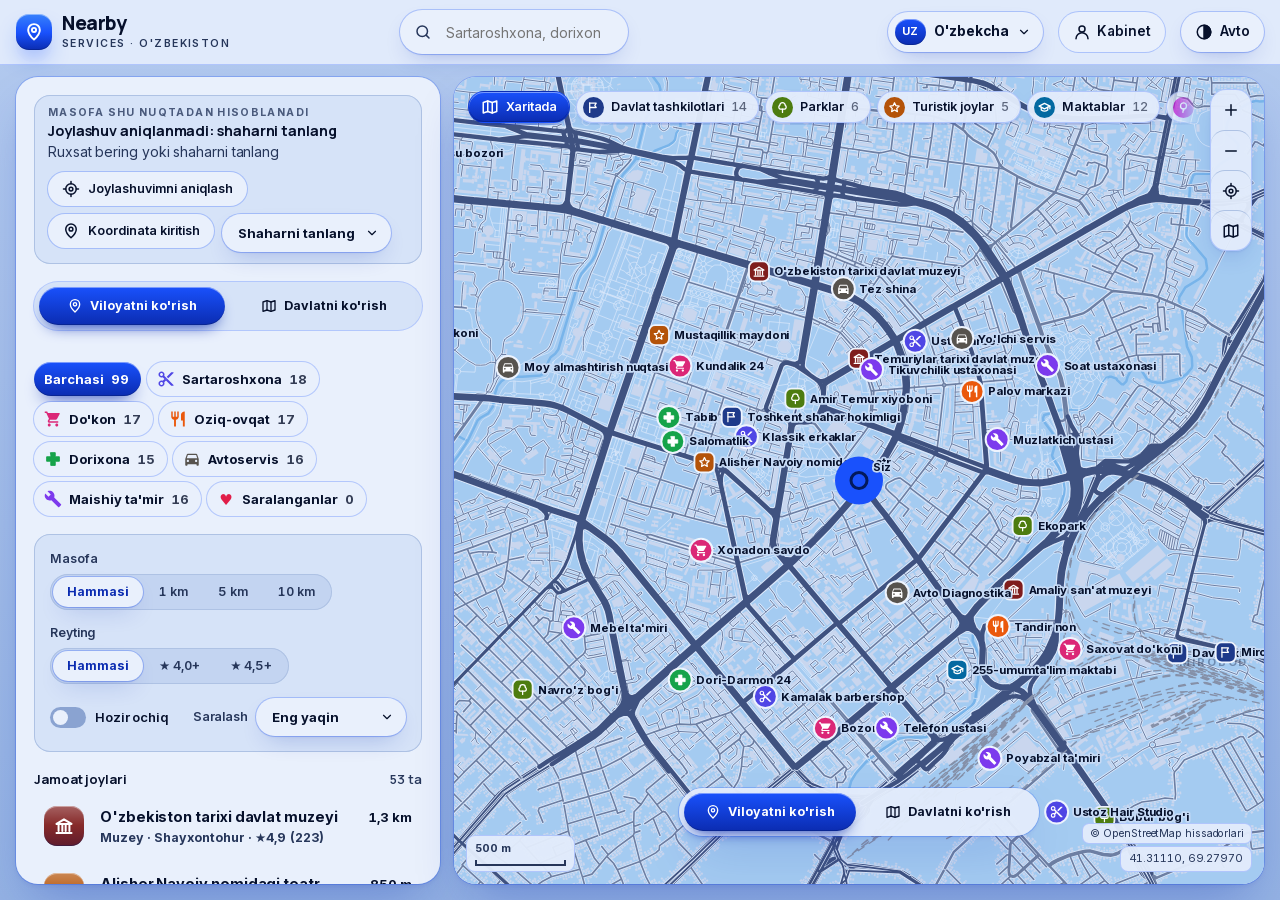
==== commit c0f038b0: "Jamoat joylari: reyting qo'shildi, eng yaqin va yuqori baholilar tepada Co-Authored-By: Claude Sonne" ====
--- a/index.html
+++ b/index.html
@@ -16,7 +16,7 @@
 <style>:root{color-scheme:light;box-sizing:border-box;padding-top:env(safe-area-inset-top,0px);padding-bottom:env(safe-area-inset-bottom,0px)}html{scroll-padding-top:env(safe-area-inset-top,0px)}body{margin:0;padding:0;font:14px -apple-system,BlinkMacSystemFont,sans-serif;background:#fff;color:#000}img{max-width:100%}[hidden]:not([hidden=until-found i]){display:none!important}</style>
 <link rel="preload" href="fonts/inter-latin-3.woff2" as="font" type="font/woff2" crossorigin>
 <link rel="stylesheet" href="fonts/fonts.css">
-<link rel="stylesheet" href="css/style.css?v=1.0.55">
+<link rel="stylesheet" href="css/style.css?v=1.0.57">
 </head>
 <body>
 <noscript><p style="padding:24px;font:16px system-ui">Bu sayt ishlashi uchun JavaScript yoqilgan bo'lishi kerak.</p></noscript>
@@ -144,12 +144,12 @@
 
 <div class="toast" id="toast" role="status" aria-live="polite" hidden></div>
 
-<script src="js/guard.js?v=1.0.55"></script>
+<script src="js/guard.js?v=1.0.57"></script>
 <script src="js/data/osm.js?v=1.0.1"></script>
 <script src="js/data/i18n.js?v=1.0.1"></script>
 <script src="js/data/bounds.js?v=1.0.1"></script>
-<script src="js/app.js?v=1.0.55"></script>
-<script src="js/lightbox.js?v=1.0.55"></script>
+<script src="js/app.js?v=1.0.57"></script>
+<script src="js/lightbox.js?v=1.0.57"></script>
 <script src="js/photos-loader.js?v=1.0.6"></script>
-<script src="js/pwa.js?v=1.0.55"></script>
+<script src="js/pwa.js?v=1.0.57"></script>
 </body></html>
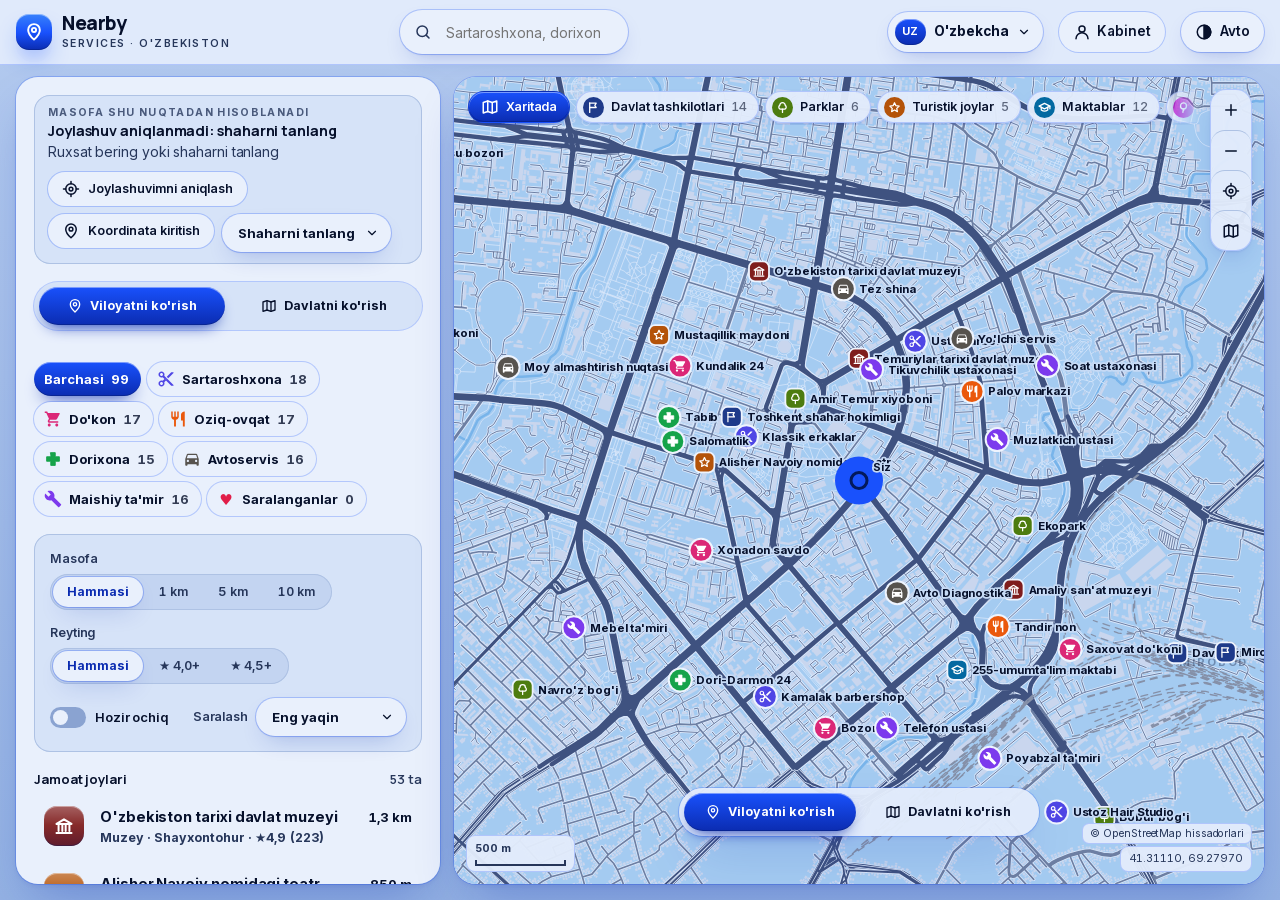
==== commit 938cccf9: "Xabarlar kompyuterda xarita o'rtasida chiqadi Co-Authored-By: Claude Sonnet 5.5 <noreply@anthropic.c" ====
--- a/index.html
+++ b/index.html
@@ -16,7 +16,7 @@
 <style>:root{color-scheme:light;box-sizing:border-box;padding-top:env(safe-area-inset-top,0px);padding-bottom:env(safe-area-inset-bottom,0px)}html{scroll-padding-top:env(safe-area-inset-top,0px)}body{margin:0;padding:0;font:14px -apple-system,BlinkMacSystemFont,sans-serif;background:#fff;color:#000}img{max-width:100%}[hidden]:not([hidden=until-found i]){display:none!important}</style>
 <link rel="preload" href="fonts/inter-latin-3.woff2" as="font" type="font/woff2" crossorigin>
 <link rel="stylesheet" href="fonts/fonts.css">
-<link rel="stylesheet" href="css/style.css?v=1.0.57">
+<link rel="stylesheet" href="css/style.css?v=1.0.58">
 </head>
 <body>
 <noscript><p style="padding:24px;font:16px system-ui">Bu sayt ishlashi uchun JavaScript yoqilgan bo'lishi kerak.</p></noscript>
@@ -144,12 +144,12 @@
 
 <div class="toast" id="toast" role="status" aria-live="polite" hidden></div>
 
-<script src="js/guard.js?v=1.0.57"></script>
+<script src="js/guard.js?v=1.0.58"></script>
 <script src="js/data/osm.js?v=1.0.1"></script>
 <script src="js/data/i18n.js?v=1.0.1"></script>
 <script src="js/data/bounds.js?v=1.0.1"></script>
-<script src="js/app.js?v=1.0.57"></script>
-<script src="js/lightbox.js?v=1.0.57"></script>
+<script src="js/app.js?v=1.0.58"></script>
+<script src="js/lightbox.js?v=1.0.58"></script>
 <script src="js/photos-loader.js?v=1.0.6"></script>
-<script src="js/pwa.js?v=1.0.57"></script>
+<script src="js/pwa.js?v=1.0.58"></script>
 </body></html>
--- a/css/style.css
+++ b/css/style.css
@@ -1020,3 +1020,5 @@
 .chip[aria-pressed="true"] .cico{color:#fff !important}
 .sg-qb .cico{flex:none;display:inline-grid;place-items:center;width:18px;height:18px}
 .search .sg-qb .cico svg.i{position:static;transform:none;color:inherit;width:18px;height:18px}
+/* Kompyuterda xabar (toast) xarita o'rtasida */
+.toast.tmid{bottom:auto;transform:translate(-50%,-50%);text-align:center}
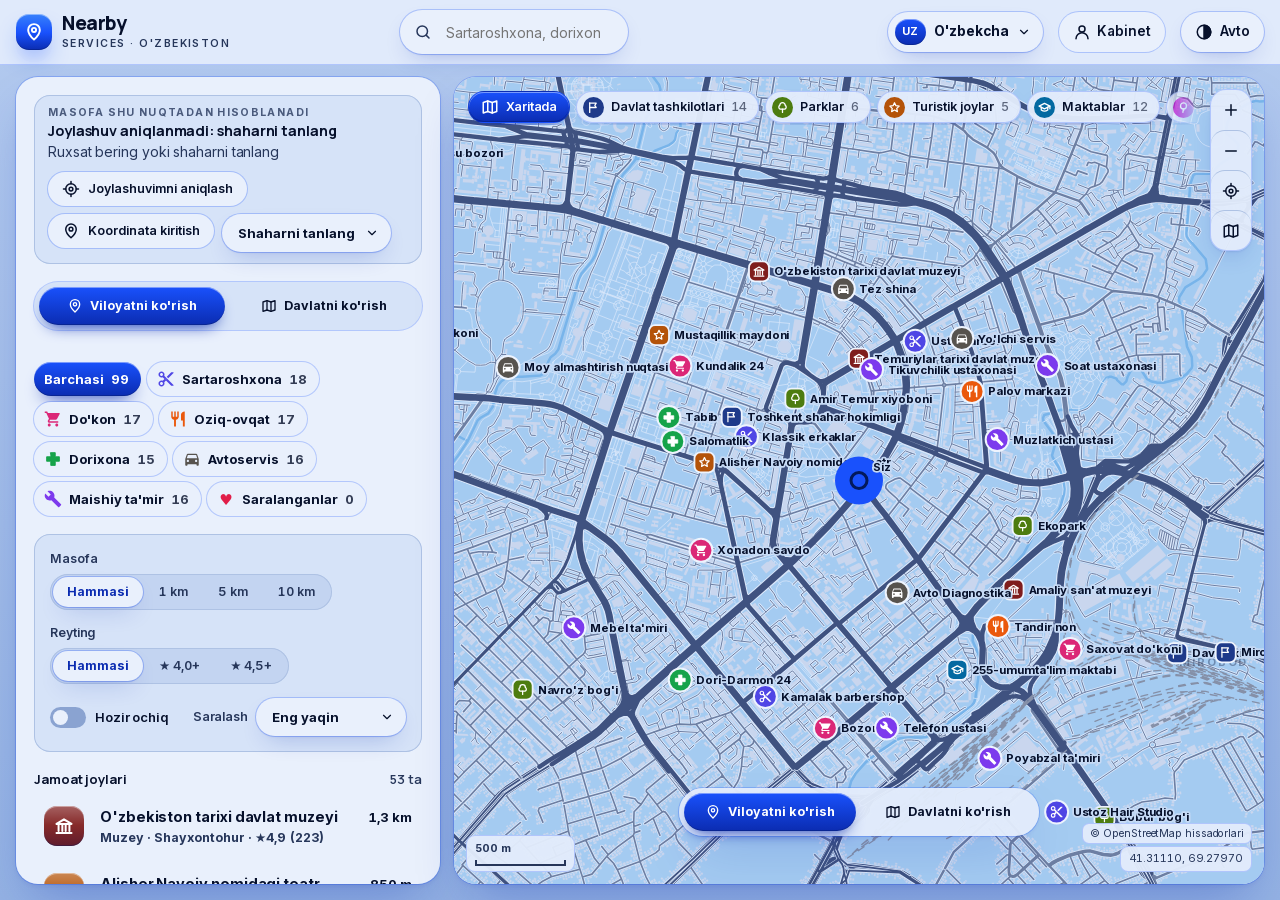
==== commit 19ff0650: "Xarita: Safari qisish faqat xaritani yaqinlashtiradi, eng yaqin darajadan o'tmaydi Co-Authored-By: C" ====
--- a/index.html
+++ b/index.html
@@ -16,7 +16,7 @@
 <style>:root{color-scheme:light;box-sizing:border-box;padding-top:env(safe-area-inset-top,0px);padding-bottom:env(safe-area-inset-bottom,0px)}html{scroll-padding-top:env(safe-area-inset-top,0px)}body{margin:0;padding:0;font:14px -apple-system,BlinkMacSystemFont,sans-serif;background:#fff;color:#000}img{max-width:100%}[hidden]:not([hidden=until-found i]){display:none!important}</style>
 <link rel="preload" href="fonts/inter-latin-3.woff2" as="font" type="font/woff2" crossorigin>
 <link rel="stylesheet" href="fonts/fonts.css">
-<link rel="stylesheet" href="css/style.css?v=1.0.58">
+<link rel="stylesheet" href="css/style.css?v=1.0.59">
 </head>
 <body>
 <noscript><p style="padding:24px;font:16px system-ui">Bu sayt ishlashi uchun JavaScript yoqilgan bo'lishi kerak.</p></noscript>
@@ -144,12 +144,12 @@
 
 <div class="toast" id="toast" role="status" aria-live="polite" hidden></div>
 
-<script src="js/guard.js?v=1.0.58"></script>
+<script src="js/guard.js?v=1.0.59"></script>
 <script src="js/data/osm.js?v=1.0.1"></script>
 <script src="js/data/i18n.js?v=1.0.1"></script>
 <script src="js/data/bounds.js?v=1.0.1"></script>
-<script src="js/app.js?v=1.0.58"></script>
-<script src="js/lightbox.js?v=1.0.58"></script>
+<script src="js/app.js?v=1.0.59"></script>
+<script src="js/lightbox.js?v=1.0.59"></script>
 <script src="js/photos-loader.js?v=1.0.6"></script>
-<script src="js/pwa.js?v=1.0.58"></script>
+<script src="js/pwa.js?v=1.0.59"></script>
 </body></html>
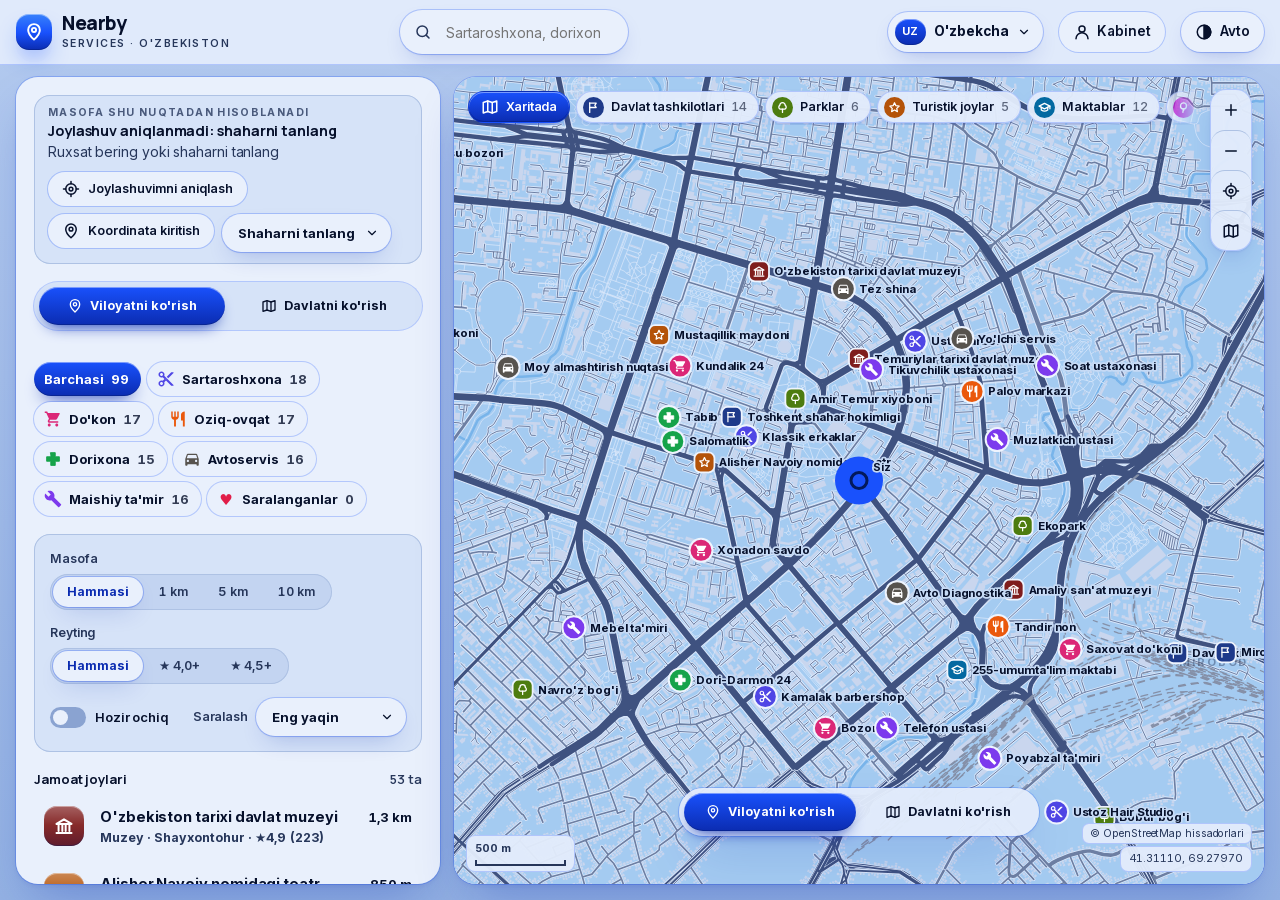
==== commit b8598310: "Xarita: sayt ochilganda, shahar yoki joy tanlanganda eng yaqin ko'rinishda chiqadi Co-Authored-By: C" ====
--- a/index.html
+++ b/index.html
@@ -16,7 +16,7 @@
 <style>:root{color-scheme:light;box-sizing:border-box;padding-top:env(safe-area-inset-top,0px);padding-bottom:env(safe-area-inset-bottom,0px)}html{scroll-padding-top:env(safe-area-inset-top,0px)}body{margin:0;padding:0;font:14px -apple-system,BlinkMacSystemFont,sans-serif;background:#fff;color:#000}img{max-width:100%}[hidden]:not([hidden=until-found i]){display:none!important}</style>
 <link rel="preload" href="fonts/inter-latin-3.woff2" as="font" type="font/woff2" crossorigin>
 <link rel="stylesheet" href="fonts/fonts.css">
-<link rel="stylesheet" href="css/style.css?v=1.0.59">
+<link rel="stylesheet" href="css/style.css?v=1.0.61">
 </head>
 <body>
 <noscript><p style="padding:24px;font:16px system-ui">Bu sayt ishlashi uchun JavaScript yoqilgan bo'lishi kerak.</p></noscript>
@@ -144,12 +144,12 @@
 
 <div class="toast" id="toast" role="status" aria-live="polite" hidden></div>
 
-<script src="js/guard.js?v=1.0.59"></script>
+<script src="js/guard.js?v=1.0.61"></script>
 <script src="js/data/osm.js?v=1.0.1"></script>
 <script src="js/data/i18n.js?v=1.0.1"></script>
 <script src="js/data/bounds.js?v=1.0.1"></script>
-<script src="js/app.js?v=1.0.59"></script>
-<script src="js/lightbox.js?v=1.0.59"></script>
+<script src="js/app.js?v=1.0.61"></script>
+<script src="js/lightbox.js?v=1.0.61"></script>
 <script src="js/photos-loader.js?v=1.0.6"></script>
-<script src="js/pwa.js?v=1.0.59"></script>
+<script src="js/pwa.js?v=1.0.61"></script>
 </body></html>
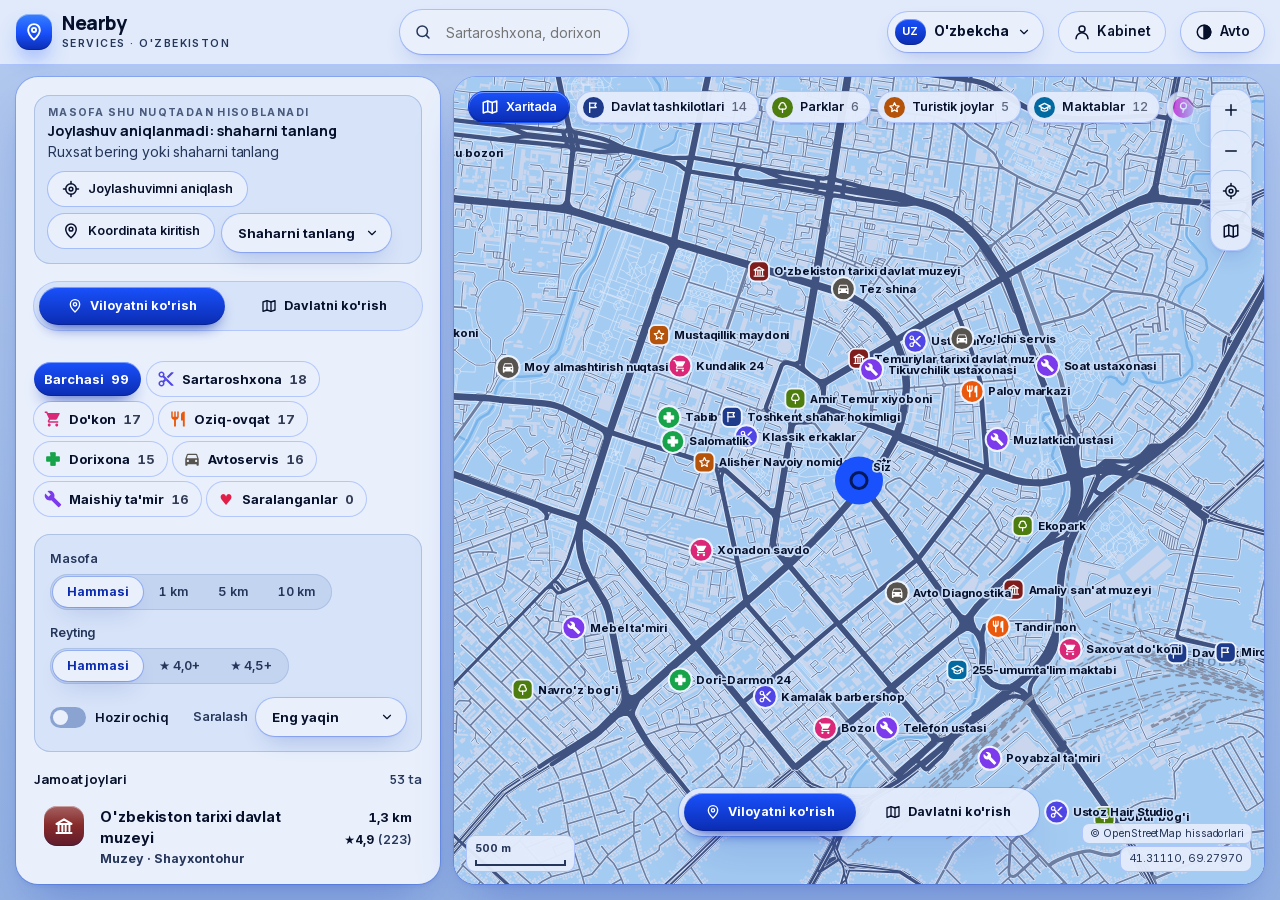
==== commit eb4b8a5f: "Jamoat joyi kartasi: reyting o'ng tomonda, masofa ostida Co-Authored-By: Claude Sonnet 5.5 <noreply@" ====
--- a/index.html
+++ b/index.html
@@ -16,7 +16,7 @@
 <style>:root{color-scheme:light;box-sizing:border-box;padding-top:env(safe-area-inset-top,0px);padding-bottom:env(safe-area-inset-bottom,0px)}html{scroll-padding-top:env(safe-area-inset-top,0px)}body{margin:0;padding:0;font:14px -apple-system,BlinkMacSystemFont,sans-serif;background:#fff;color:#000}img{max-width:100%}[hidden]:not([hidden=until-found i]){display:none!important}</style>
 <link rel="preload" href="fonts/inter-latin-3.woff2" as="font" type="font/woff2" crossorigin>
 <link rel="stylesheet" href="fonts/fonts.css">
-<link rel="stylesheet" href="css/style.css?v=1.0.61">
+<link rel="stylesheet" href="css/style.css?v=1.0.62">
 </head>
 <body>
 <noscript><p style="padding:24px;font:16px system-ui">Bu sayt ishlashi uchun JavaScript yoqilgan bo'lishi kerak.</p></noscript>
@@ -144,12 +144,12 @@
 
 <div class="toast" id="toast" role="status" aria-live="polite" hidden></div>
 
-<script src="js/guard.js?v=1.0.61"></script>
+<script src="js/guard.js?v=1.0.62"></script>
 <script src="js/data/osm.js?v=1.0.1"></script>
 <script src="js/data/i18n.js?v=1.0.1"></script>
 <script src="js/data/bounds.js?v=1.0.1"></script>
-<script src="js/app.js?v=1.0.61"></script>
-<script src="js/lightbox.js?v=1.0.61"></script>
+<script src="js/app.js?v=1.0.62"></script>
+<script src="js/lightbox.js?v=1.0.62"></script>
 <script src="js/photos-loader.js?v=1.0.6"></script>
-<script src="js/pwa.js?v=1.0.61"></script>
+<script src="js/pwa.js?v=1.0.62"></script>
 </body></html>
--- a/css/style.css
+++ b/css/style.css
@@ -1022,3 +1022,7 @@
 .search .sg-qb .cico svg.i{position:static;transform:none;color:inherit;width:18px;height:18px}
 /* Kompyuterda xabar (toast) xarita o'rtasida */
 .toast.tmid{bottom:auto;transform:translate(-50%,-50%);text-align:center}
+/* Jamoat joyi kartasi: reyting o'ng tomonda, masofa ostida */
+.dist.pdist{display:flex;flex-direction:column;align-items:flex-end;gap:4px}
+.dist.pdist .rt{font-size:12px;white-space:nowrap}
+.dist.pdist .rt .cnt{font-weight:600;color:var(--muted)}
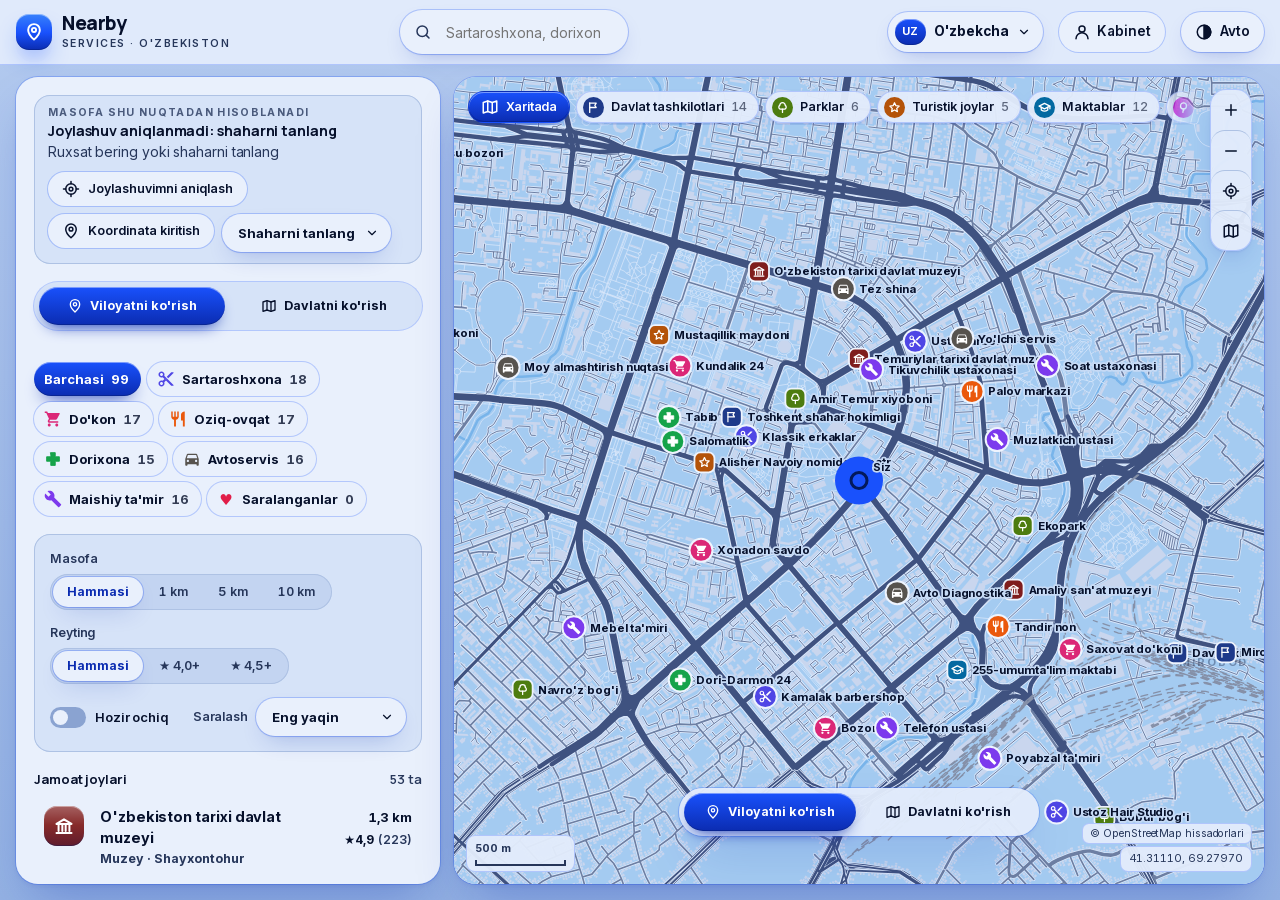
==== commit 2a76a5b1: "Xizmatlar butun viloyat bo'ylab: shahar va tumanlar atrofida 25 km gacha Co-Authored-By: Claude Sonn" ====
--- a/index.html
+++ b/index.html
@@ -16,7 +16,7 @@
 <style>:root{color-scheme:light;box-sizing:border-box;padding-top:env(safe-area-inset-top,0px);padding-bottom:env(safe-area-inset-bottom,0px)}html{scroll-padding-top:env(safe-area-inset-top,0px)}body{margin:0;padding:0;font:14px -apple-system,BlinkMacSystemFont,sans-serif;background:#fff;color:#000}img{max-width:100%}[hidden]:not([hidden=until-found i]){display:none!important}</style>
 <link rel="preload" href="fonts/inter-latin-3.woff2" as="font" type="font/woff2" crossorigin>
 <link rel="stylesheet" href="fonts/fonts.css">
-<link rel="stylesheet" href="css/style.css?v=1.0.62">
+<link rel="stylesheet" href="css/style.css?v=1.0.63">
 </head>
 <body>
 <noscript><p style="padding:24px;font:16px system-ui">Bu sayt ishlashi uchun JavaScript yoqilgan bo'lishi kerak.</p></noscript>
@@ -144,12 +144,12 @@
 
 <div class="toast" id="toast" role="status" aria-live="polite" hidden></div>
 
-<script src="js/guard.js?v=1.0.62"></script>
+<script src="js/guard.js?v=1.0.63"></script>
 <script src="js/data/osm.js?v=1.0.1"></script>
 <script src="js/data/i18n.js?v=1.0.1"></script>
 <script src="js/data/bounds.js?v=1.0.1"></script>
-<script src="js/app.js?v=1.0.62"></script>
-<script src="js/lightbox.js?v=1.0.62"></script>
+<script src="js/app.js?v=1.0.63"></script>
+<script src="js/lightbox.js?v=1.0.63"></script>
 <script src="js/photos-loader.js?v=1.0.6"></script>
-<script src="js/pwa.js?v=1.0.62"></script>
+<script src="js/pwa.js?v=1.0.63"></script>
 </body></html>
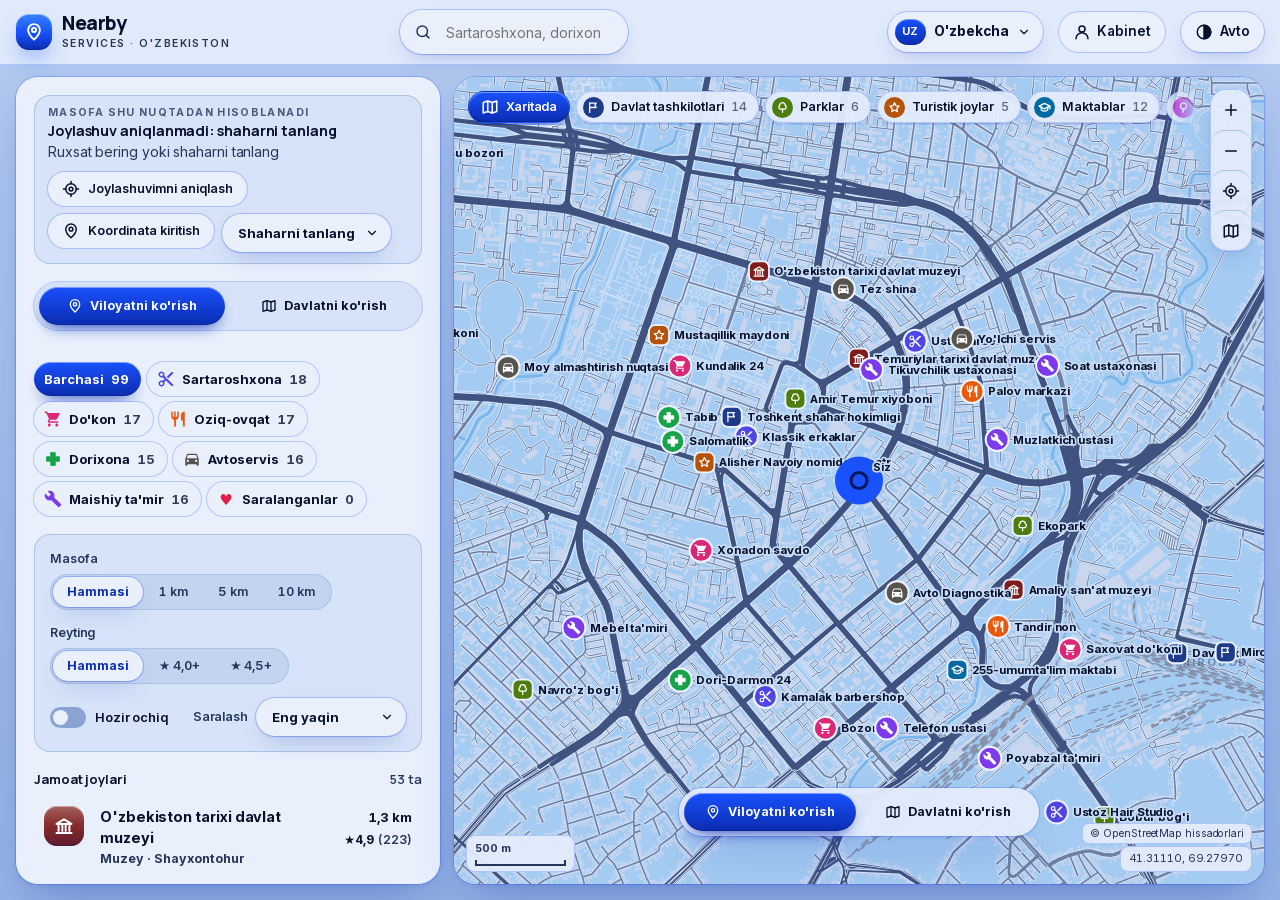
==== commit 9124f436: "Barcha viloyatlar ko'chalari (OpenStreetMap): har viloyat alohida faylda, kerak bo'lganda yuklanadi;" ====
--- a/index.html
+++ b/index.html
@@ -16,7 +16,7 @@
 <style>:root{color-scheme:light;box-sizing:border-box;padding-top:env(safe-area-inset-top,0px);padding-bottom:env(safe-area-inset-bottom,0px)}html{scroll-padding-top:env(safe-area-inset-top,0px)}body{margin:0;padding:0;font:14px -apple-system,BlinkMacSystemFont,sans-serif;background:#fff;color:#000}img{max-width:100%}[hidden]:not([hidden=until-found i]){display:none!important}</style>
 <link rel="preload" href="fonts/inter-latin-3.woff2" as="font" type="font/woff2" crossorigin>
 <link rel="stylesheet" href="fonts/fonts.css">
-<link rel="stylesheet" href="css/style.css?v=1.0.63">
+<link rel="stylesheet" href="css/style.css?v=1.0.68">
 </head>
 <body>
 <noscript><p style="padding:24px;font:16px system-ui">Bu sayt ishlashi uchun JavaScript yoqilgan bo'lishi kerak.</p></noscript>
@@ -144,12 +144,13 @@
 
 <div class="toast" id="toast" role="status" aria-live="polite" hidden></div>
 
-<script src="js/guard.js?v=1.0.63"></script>
+<script src="js/guard.js?v=1.0.68"></script>
 <script src="js/data/osm.js?v=1.0.1"></script>
+<script src="js/data/reg/index.js?v=2"></script>
 <script src="js/data/i18n.js?v=1.0.1"></script>
 <script src="js/data/bounds.js?v=1.0.1"></script>
-<script src="js/app.js?v=1.0.63"></script>
-<script src="js/lightbox.js?v=1.0.63"></script>
+<script src="js/app.js?v=1.0.68"></script>
+<script src="js/lightbox.js?v=1.0.68"></script>
 <script src="js/photos-loader.js?v=1.0.6"></script>
-<script src="js/pwa.js?v=1.0.63"></script>
+<script src="js/pwa.js?v=1.0.68"></script>
 </body></html>
